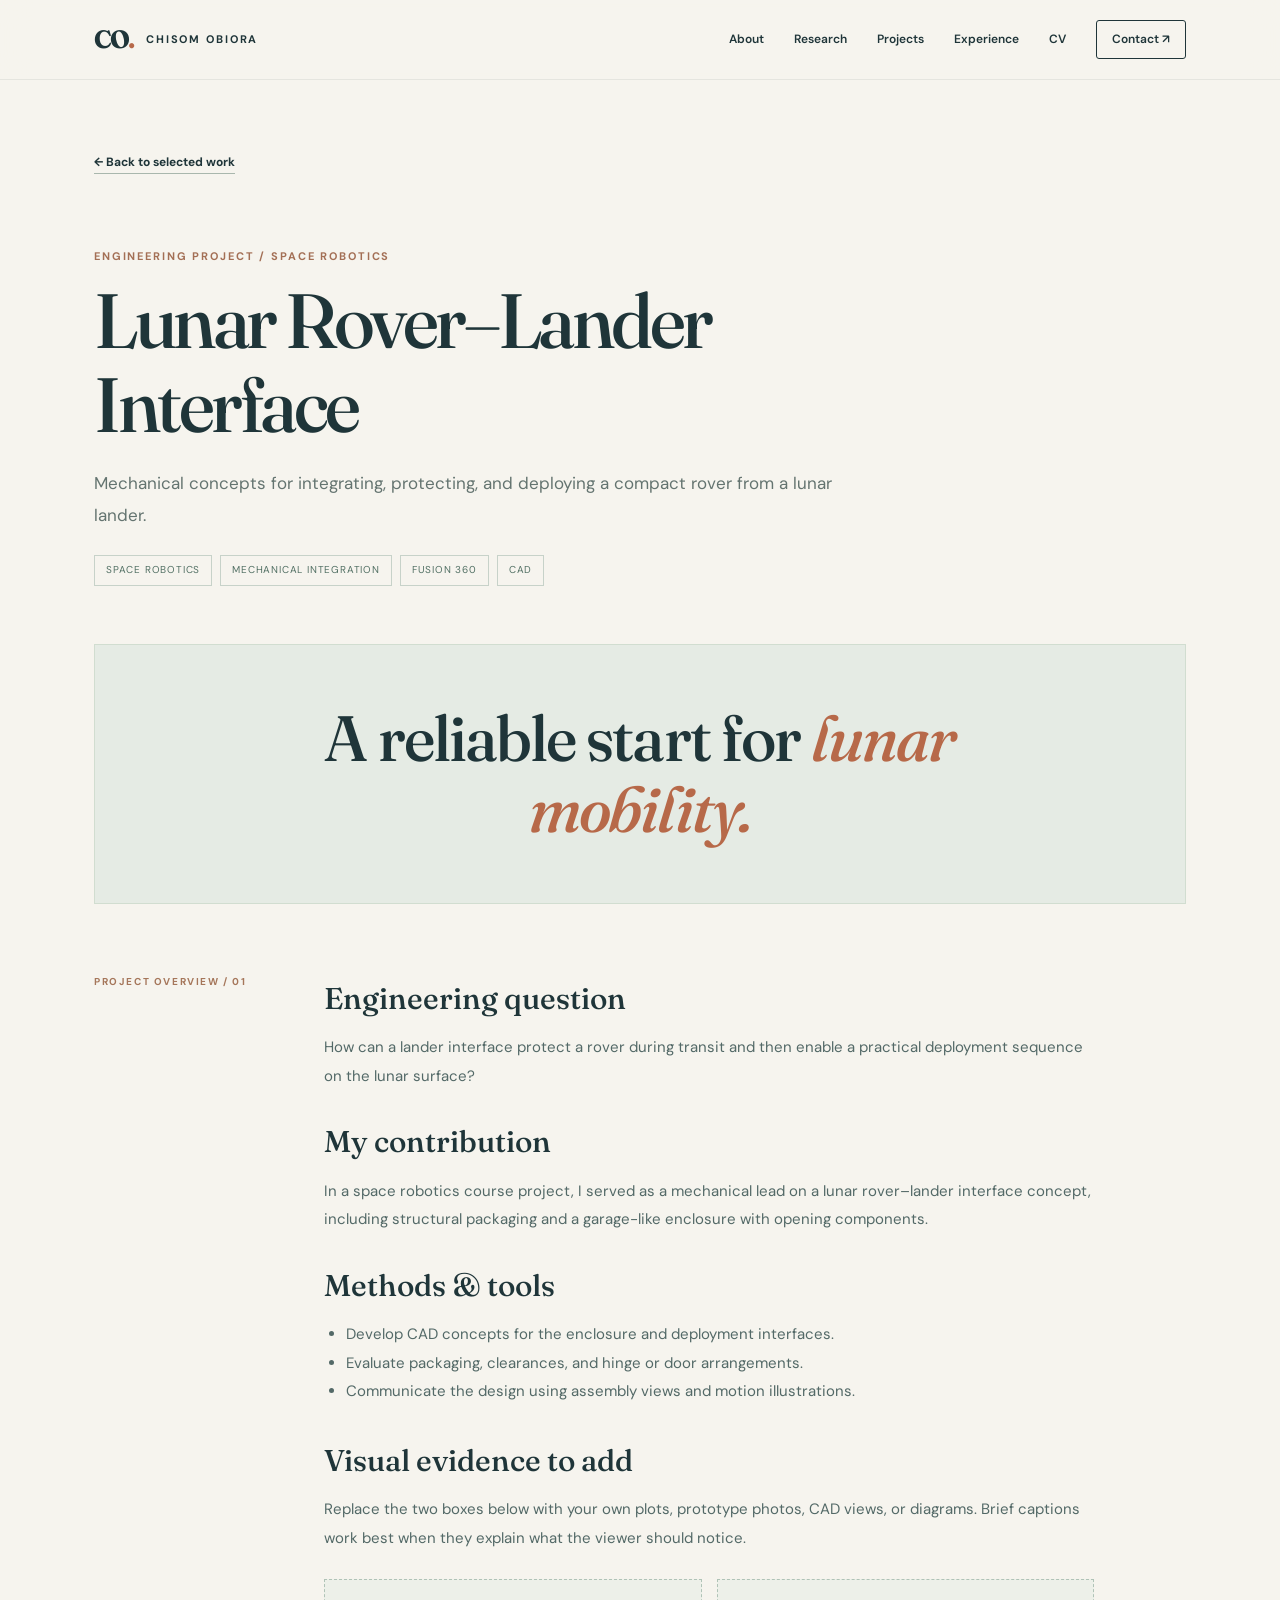
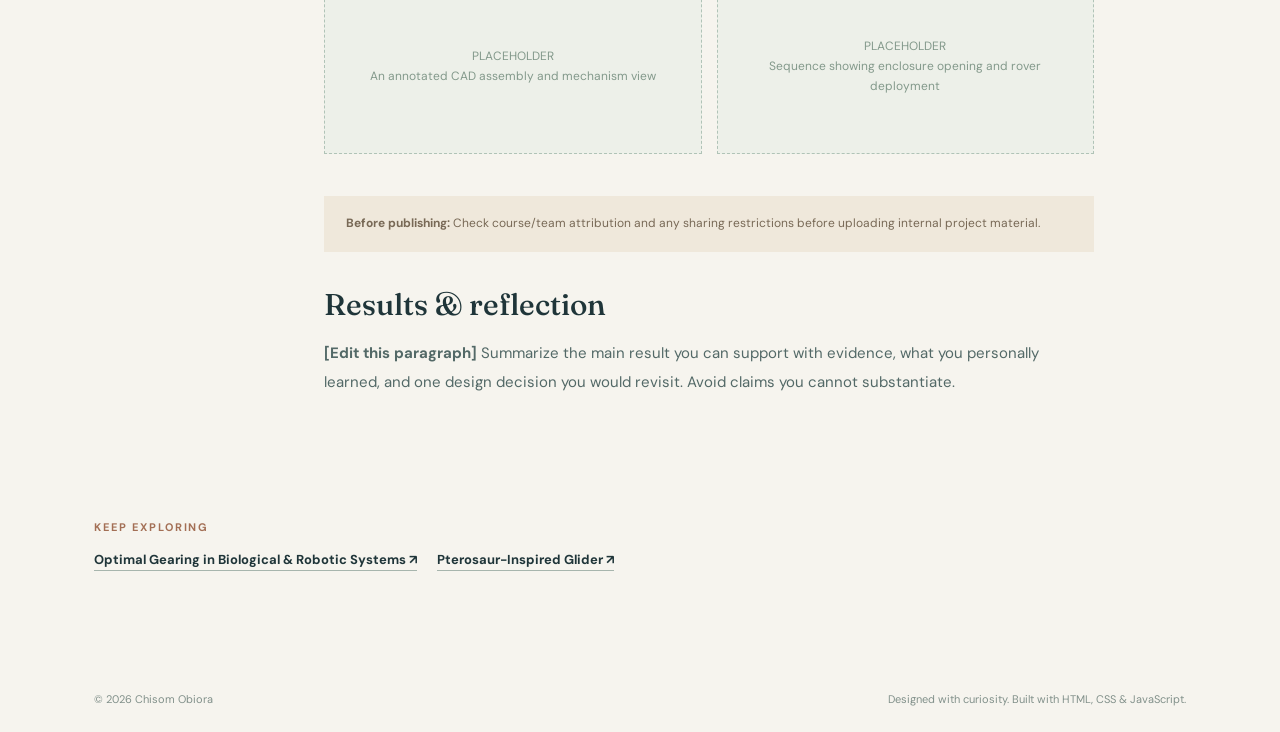
==== projects/moonranger-interface.html @ 6024573e "some changes" ====
<!doctype html>
<html lang="en"><head><meta charset="utf-8"><meta name="viewport" content="width=device-width, initial-scale=1"><meta name="theme-color" content="#f6f4ee"><meta name="description" content="Mechanical concepts for integrating, protecting, and deploying a compact rover from a lunar lander."><title>Lunar Rover–Lander Interface | Chisom Obiora</title><link rel="icon" href="../assets/favicon.svg" type="image/svg+xml"><link rel="stylesheet" href="../styles.css"><script defer src="../script.js"></script></head><body>
<a class="skip-link" href="#main">Skip to content</a>
<header class="site-header"><div class="shell nav-row"><a class="wordmark" href="../index.html" aria-label="Chisom Obiora, home"><span class="wordmark-mark" aria-hidden="true">CO<span class="mark-dot">.</span></span><span class="wordmark-label">CHISOM OBIORA</span></a><button class="nav-toggle" id="nav-toggle" type="button" aria-controls="primary-nav" aria-expanded="false" aria-label="Toggle navigation"><span></span><span></span><span></span></button><nav class="primary-nav" id="primary-nav" aria-label="Primary navigation"><a href="../index.html#about">About</a><a href="../index.html#research">Research</a><a href="../index.html#projects">Projects</a><a href="../index.html#experience">Experience</a><a href="../index.html#cv">CV</a><a class="nav-contact" href="../index.html#contact">Contact <span aria-hidden="true">↗</span></a></nav></div></header>
<main id="main"><section class="shell subpage-hero"><a class="back-link" href="../index.html#projects">← Back to selected work</a><span class="section-num">ENGINEERING PROJECT / SPACE ROBOTICS</span><h1>Lunar Rover–Lander Interface</h1><p class="subpage-summary">Mechanical concepts for integrating, protecting, and deploying a compact rover from a lunar lander.</p><div class="detail-tags"><span>Space Robotics</span><span>Mechanical Integration</span><span>Fusion 360</span><span>CAD</span></div></section>
<section class="shell"><div class="detail-banner"><strong>A reliable start for <em>lunar mobility.</em></strong></div></section>
<section class="shell detail-content"><aside>PROJECT OVERVIEW / 01</aside><div class="detail-article"><h2>Engineering question</h2><p>How can a lander interface protect a rover during transit and then enable a practical deployment sequence on the lunar surface?</p><h2>My contribution</h2><p>In a space robotics course project, I served as a mechanical lead on a lunar rover–lander interface concept, including structural packaging and a garage-like enclosure with opening components.</p><h2>Methods & tools</h2><ul><li>Develop CAD concepts for the enclosure and deployment interfaces.</li><li>Evaluate packaging, clearances, and hinge or door arrangements.</li><li>Communicate the design using assembly views and motion illustrations.</li></ul><h2>Visual evidence to add</h2><p>Replace the two boxes below with your own plots, prototype photos, CAD views, or diagrams. Brief captions work best when they explain what the viewer should notice.</p><div class="image-placeholders"><div class="image-placeholder">PLACEHOLDER<br>An annotated CAD assembly and mechanism view</div><div class="image-placeholder">PLACEHOLDER<br>Sequence showing enclosure opening and rover deployment</div></div><div class="detail-note"><strong>Before publishing:</strong> Check course/team attribution and any sharing restrictions before uploading internal project material.</div><h2>Results & reflection</h2><p><strong>[Edit this paragraph]</strong> Summarize the main result you can support with evidence, what you personally learned, and one design decision you would revisit. Avoid claims you cannot substantiate.</p></div></section>
<section class="shell next-projects"><span class="section-num">KEEP EXPLORING</span><div style="display:flex;flex-wrap:wrap;gap:20px;margin-top:9px"><a href="optimal-gearing.html">Optimal Gearing in Biological &amp; Robotic Systems ↗</a><a href="pterosaur-glider.html">Pterosaur-Inspired Glider ↗</a></div></section></main>
<footer class="footer shell"><span>© <span id="year">2026</span> Chisom Obiora</span><span>Designed with curiosity. Built with HTML, CSS & JavaScript.</span></footer></body></html>
---- styles.css ----
@import url('https://fonts.googleapis.com/css2?family=DM+Sans:wght@400;500;600;700&family=Fraunces:opsz,wght,SOFT,WONK@9..144,500,0,0;9..144,600,0,0&display=swap');
:root{--bg:#f6f4ee;--ink:#1f3539;--muted:#657478;--line:#d9ded7;--accent:#b76949;--green:#6c8b7e;--soft:#e7ece4;--card:#fffefa;--shadow:0 18px 50px rgba(31,53,57,.055)}
*{box-sizing:border-box}html{scroll-behavior:smooth;scroll-padding-top:95px}body{margin:0;background:var(--bg);color:var(--ink);font-family:'DM Sans',system-ui,-apple-system,sans-serif;line-height:1.65;-webkit-font-smoothing:antialiased}a{color:inherit;text-decoration:none}button{font:inherit}a:focus-visible,button:focus-visible{outline:3px solid var(--accent);outline-offset:4px}::selection{background:#dfbcaa;color:#25393e}.shell{max-width:1160px;margin-inline:auto;padding-inline:34px}.skip-link{position:absolute;top:-60px;left:20px;z-index:20;background:var(--ink);color:white;padding:10px 16px}.skip-link:focus{top:10px}
.site-header{position:sticky;top:0;z-index:10;background:rgba(246,244,238,.95);backdrop-filter:blur(16px);border-bottom:1px solid rgba(31,53,57,.08)}.nav-row{min-height:79px;display:flex;align-items:center;justify-content:space-between;gap:22px}.wordmark{display:flex;align-items:center;gap:13px;font-size:11px;letter-spacing:.17em;font-weight:700;white-space:nowrap}.wordmark-mark{font-family:'Fraunces',Georgia,serif;font-size:25px;letter-spacing:-.08em}.mark-dot{color:var(--accent)}.primary-nav{display:flex;align-items:center;gap:30px;font-size:12px;font-weight:600}.primary-nav>a{transition:color .2s}.primary-nav>a:hover{color:var(--accent)}.primary-nav .nav-contact{padding:9px 15px;border:1px solid var(--ink);border-radius:3px}.nav-toggle{display:none}
.hero{padding-top:98px;padding-bottom:45px;position:relative}.hero-copy{max-width:775px}.eyebrow,.section-num,.animation-kicker,.animation-index{font-size:11px;font-weight:700;letter-spacing:.17em}.eyebrow{display:flex;gap:12px;align-items:center;text-transform:uppercase;color:#53796c}.status-dot{display:inline-block;background:#8da997;width:7px;height:7px;border-radius:50%;box-shadow:0 0 0 4px #e4eae2}.slash{color:#b6bdb5}.hero h1{font-family:'Fraunces',Georgia,serif;font-size:clamp(54px,6.7vw,97px);font-weight:500;line-height:1.05;letter-spacing:-.055em;margin:24px 0}.hero h1 em,.section h2 em,.contact-section h2 em{color:var(--accent);font-style:italic;font-weight:500}.hero-description{max-width:635px;color:#576b6b;font-size:17px;line-height:1.85;margin:0 0 30px}.hero-actions{display:flex;align-items:center;gap:30px}.button{display:inline-flex;align-items:center;justify-content:center;gap:22px;font-size:12px;font-weight:700;border-radius:3px;padding:14px 18px}.button-primary{background:var(--ink);color:white;transition:background .2s,transform .2s}.button-primary:hover{background:#365a60;transform:translateY(-2px)}.text-link{font-size:12px;font-weight:700;border-bottom:1px solid #a8b9ad;padding:8px 0}.hero-side-note{position:absolute;right:36px;bottom:53px;display:flex;align-items:center;gap:12px;color:#83908b;text-transform:uppercase;font-size:9px;letter-spacing:.12em;line-height:1.8}.side-line{height:35px;width:1px;background:#a7b4ab}
.animation-card{background:#fdfcf7;border:1px solid #d7ded5;box-shadow:var(--shadow);border-radius:5px;overflow:hidden}.animation-topline{display:flex;justify-content:space-between;align-items:center;gap:12px;padding:17px 24px;border-bottom:1px solid #dce2da}.animation-kicker{color:#5b796e}.mini-cross{font-size:15px;margin-right:8px;color:var(--accent)}.animation-controls{display:flex;gap:8px}.control-button{background:transparent;border:1px solid #cfdad1;color:#36534d;padding:7px 12px;border-radius:3px;font-size:11px;font-weight:700;cursor:pointer;transition:background .2s}.control-button:hover,.control-button[aria-pressed='true']{background:#e3ebe2}.rover-scene{display:block;width:100%;height:auto;max-height:420px}.animation-bottom{border-top:1px solid #dce2da;padding:12px 24px;display:flex;align-items:center;justify-content:space-between;gap:12px}.animation-bottom p{margin:0;color:#77867e;font-size:11px}.animation-index{color:#9aa79d;white-space:nowrap;font-size:10px}.scene-annotation{font-size:10px;letter-spacing:.13em;fill:#849a90;font-family:'DM Sans',system-ui,sans-serif}.leg .upper-link,.leg .lower-link{fill:none;stroke-linecap:round;stroke-linejoin:round;stroke-width:9}.leg-near .upper-link{stroke:#304c52}.leg-near .lower-link{stroke:#b77858}.leg-far{opacity:.52}.leg-far .upper-link{stroke:#5a797a}.leg-far .lower-link{stroke:#8b9b8e}.leg .foot{fill:none;stroke:#2f5154;stroke-width:7;stroke-linecap:round}.leg-far .foot{stroke:#55716e}.joint{fill:#f6f4ee;stroke:#be7554;stroke-width:3;opacity:0;transition:opacity .2s}.animation-card.show-joints .joint{opacity:1}
.section{padding-top:112px;padding-bottom:112px}.section-heading{display:grid;grid-template-columns:190px 1fr;gap:35px;margin-bottom:45px;align-items:start}.section-num{color:#a36f55;white-space:nowrap;padding-top:13px}.section h2,.contact-section h2{font-family:'Fraunces',Georgia,serif;font-size:clamp(40px,4.6vw,61px);line-height:1.15;font-weight:500;letter-spacing:-.04em;margin:0}.about-grid{display:grid;grid-template-columns:1.25fr .8fr;gap:70px;padding-left:225px}.about-main{font-size:17px;line-height:1.9;color:#4d6264}.about-main p{margin:0 0 19px}.about-main strong{font-weight:700;color:var(--ink)}.about-facts{border-left:1px solid var(--line);padding-left:32px;display:flex;flex-direction:column;gap:23px}.about-facts div{display:flex;flex-direction:column;gap:6px}.about-facts span{font-size:10px;letter-spacing:.13em;font-weight:700;color:#a37359}.about-facts strong{font-size:12px;line-height:1.8;font-weight:600}
.research-wrap{background:#e8ede6;border-top:1px solid #d9e2d8;border-bottom:1px solid #d9e2d8}.section-heading.compact{grid-template-columns:190px 1fr;grid-template-rows:auto auto}.section-heading.compact h2{grid-column:2}.section-intro{grid-column:2;max-width:600px;margin:0;color:#617470;font-size:15px}.research-pillars{display:grid;grid-template-columns:repeat(3,1fr);gap:17px;margin-left:225px}.research-pillars article{padding:30px 24px;background:#f7f8f3;border:1px solid #d7dfd5;min-height:244px}.pillar-icon{font-size:29px;color:var(--accent);font-family:Georgia,serif}.research-pillars h3{font-family:'Fraunces',Georgia,serif;font-size:23px;font-weight:500;line-height:1.2;margin:17px 0 10px}.research-pillars p{font-size:12px;line-height:1.85;color:#667773;margin:0}
.projects-heading{grid-template-columns:1fr auto;align-items:end}.projects-heading .section-num{display:block;margin-bottom:15px}.section-side-note{font-size:11px;text-transform:uppercase;letter-spacing:.07em;color:#84928b;text-align:right}.project-grid{display:grid;grid-template-columns:repeat(2,minmax(0,1fr));column-gap:30px;row-gap:56px}.project-card{display:block;transition:transform .2s}.project-card:hover{transform:translateY(-3px)}.project-art{height:auto;aspect-ratio:1.9;background:#e6ede7;border:1px solid #d4dfd4;overflow:hidden;display:flex;align-items:center;justify-content:center;border-radius:3px;position:relative}.project-art:after{content:'';position:absolute;inset:12px;border:1px solid rgba(53,85,80,.1);pointer-events:none}.project-art svg{width:100%;height:100%}.art-glider{background:#f1e9dc}.art-arm{background:#edf0e9}.art-space{background:#dfe9e5}.project-meta{display:flex;justify-content:space-between;gap:10px;color:#9b7867;font-size:10px;letter-spacing:.12em;font-weight:700;margin-top:21px}.project-card h3{font-family:'Fraunces',Georgia,serif;font-weight:500;font-size:29px;line-height:1.22;letter-spacing:-.025em;margin:11px 0}.project-card p{font-size:13px;line-height:1.8;color:#60706d;max-width:425px;margin:0 0 17px}.project-action{display:inline-block;font-size:12px;font-weight:700;border-bottom:1px solid #bac8be;padding-bottom:3px}
.experience-wrap{background:#f0f0e9;border-top:1px solid var(--line);border-bottom:1px solid var(--line)}.experience-list{margin-left:225px;border-top:1px solid #cfd9d1}.experience-row{display:grid;grid-template-columns:155px 1fr auto;gap:24px;align-items:center;padding:27px 4px;border-bottom:1px solid #cfd9d1}.experience-date{font-size:10px;letter-spacing:.08em;font-weight:700;color:#8f7565}.experience-row h3{margin:0;font-family:'Fraunces',Georgia,serif;font-size:23px;font-weight:500}.experience-row p{margin:5px 0 0;color:#647573;font-size:12px}.experience-tag{border:1px solid #c9d4c9;padding:7px 10px;font-size:9px;letter-spacing:.12em;font-weight:700;color:#74877c}
.cv-section{padding-top:105px;padding-bottom:105px}.cv-panel{background:var(--ink);color:#f7f3e9;padding:45px 54px;display:flex;justify-content:space-between;align-items:center;gap:25px;border-radius:3px}.cv-panel .section-num{color:#d3a084}.cv-panel h2{margin-top:11px;font-size:42px}.cv-panel p{max-width:440px;color:#c0ceca;font-size:13px;margin:12px 0 0}.cv-placeholder{display:flex;align-items:center;gap:18px;padding:16px 19px;border:1px solid #6d8686;min-width:250px;max-width:300px}.cv-badge{font-size:10px;background:#c68b69;color:#1f3539;padding:4px 6px;font-weight:700}.cv-placeholder strong{display:block;font-size:12px}.cv-placeholder div span{display:block;color:#a9beba;font-size:10px;margin-top:4px}.contact-section{background:#e5ede5;padding:100px 0;border-top:1px solid #d2ded4}.contact-inner>h2{font-size:clamp(40px,5vw,68px);margin-top:20px;max-width:710px}.contact-inner>p{max-width:550px;color:#657872;font-size:15px}.contact-actions{display:flex;gap:30px;align-items:center;margin-top:28px;font-size:12px;font-weight:700}.contact-placeholder{padding:12px 17px;background:#f6f6ee;border:1px dashed #8ca198;color:#637770}.contact-actions a{border-bottom:1px solid #8ca198;padding-bottom:3px}.footer{display:flex;justify-content:space-between;gap:20px;padding-top:24px;padding-bottom:24px;color:#81908a;font-size:11px}
/* Inner project pages */
.subpage-hero{padding-top:68px;padding-bottom:58px}.back-link{font-size:12px;font-weight:700;border-bottom:1px solid #a9b7ad;padding-bottom:3px}.subpage-hero .section-num{display:block;margin-top:60px}.subpage-hero h1{font-family:'Fraunces',Georgia,serif;font-size:clamp(46px,6vw,80px);font-weight:500;line-height:1.1;letter-spacing:-.045em;max-width:860px;margin:13px 0 21px}.subpage-hero h1 em{font-weight:500;color:var(--accent)}.subpage-summary{font-size:17px;line-height:1.85;color:#647470;max-width:760px}.detail-tags{display:flex;flex-wrap:wrap;gap:8px;margin-top:24px}.detail-tags span{border:1px solid #c7d2c9;padding:6px 11px;color:#527064;font-size:10px;letter-spacing:.08em;text-transform:uppercase}.detail-banner{background:#e5ebe4;border:1px solid #d1ddd0;padding:56px;min-height:260px;display:flex;align-items:center;justify-content:center;gap:30px}.detail-banner strong{font-family:'Fraunces',Georgia,serif;font-size:clamp(38px,5vw,64px);font-weight:500;line-height:1.1;max-width:740px;text-align:center;letter-spacing:-.03em}.detail-banner em{color:var(--accent)}.detail-content{display:grid;grid-template-columns:180px 1fr;gap:50px;padding-top:70px;padding-bottom:90px}.detail-content aside{font-size:10px;font-weight:700;color:#a5765a;letter-spacing:.16em}.detail-article{max-width:770px}.detail-article h2{font-family:'Fraunces',Georgia,serif;font-size:30px;font-weight:500;margin:0 0 10px}.detail-article p{color:#536967;font-size:15px;line-height:1.9;margin:0 0 27px}.detail-article ul{margin:0 0 30px;padding-left:22px;color:#536967;font-size:15px;line-height:1.9}.image-placeholders{display:grid;grid-template-columns:1fr 1fr;gap:15px;margin:24px 0 42px}.image-placeholder{min-height:175px;border:1px dashed #b0c3b7;background:#edf0e9;color:#83998b;display:flex;align-items:center;justify-content:center;text-align:center;padding:24px;font-size:12px}.detail-note{background:#efe8db;padding:17px 22px;font-size:12px;line-height:1.8;color:#786956;margin-bottom:28px}.next-projects{padding-bottom:95px}.next-projects a{border-bottom:1px solid #a7b5ad;font-size:13px;font-weight:700}
@media(max-width:1050px){.hero-side-note{display:none}.about-grid,.research-pillars,.experience-list{margin-left:0;padding-left:0}.about-grid{gap:40px}.section-heading,.section-heading.compact{grid-template-columns:150px 1fr}.shell{padding-inline:26px}}
@media(max-width:760px){.shell{padding-inline:19px}.nav-row{min-height:70px}.wordmark-label{font-size:10px}.nav-toggle{display:flex;width:36px;height:34px;border:1px solid var(--line);border-radius:3px;background:transparent;flex-direction:column;gap:5px;align-items:center;justify-content:center}.nav-toggle span{display:block;width:16px;height:2px;background:var(--ink)}.primary-nav{display:none;position:absolute;top:69px;left:0;right:0;background:var(--bg);border-bottom:1px solid var(--line);padding:18px 20px 25px;flex-direction:column;align-items:stretch;gap:17px}.primary-nav.open{display:flex}.primary-nav .nav-contact{align-self:flex-start}.hero{padding-top:61px;padding-bottom:38px}.hero h1{font-size:clamp(48px,11.5vw,71px)}.hero-description{font-size:15px}.hero-actions{gap:21px}.animation-topline{padding:12px 12px;flex-wrap:wrap}.animation-bottom{padding:11px 12px}.animation-index{display:none}.animation-kicker{font-size:9px}.control-button{font-size:10px;padding:6px 9px}.section{padding-top:75px;padding-bottom:75px}.section-heading,.section-heading.compact,.projects-heading{display:block;margin-bottom:29px}.section-num{display:block;padding:0;margin-bottom:15px}.section h2{font-size:clamp(38px,9vw,50px)}.section-intro{margin-top:17px}.about-grid{display:block}.about-main{font-size:15px}.about-facts{margin-top:28px;display:grid;grid-template-columns:1fr 1fr;gap:22px;padding-left:23px}.research-pillars{grid-template-columns:1fr;gap:11px}.research-pillars article{min-height:0;padding:23px}.project-grid{grid-template-columns:1fr;row-gap:40px}.project-card h3{font-size:27px}.section-side-note{display:none}.experience-row{grid-template-columns:1fr auto;gap:10px}.experience-date{grid-column:1/-1}.experience-row h3{font-size:21px}.cv-panel{padding:28px;display:block}.cv-panel h2{font-size:36px}.cv-placeholder{margin-top:23px}.contact-section{padding:65px 0}.footer{display:block}.footer span{display:block;margin:7px 0}.subpage-hero{padding-top:40px}.subpage-hero .section-num{margin-top:45px}.detail-banner{padding:33px 18px;min-height:205px}.detail-content{display:block;padding-top:45px;padding-bottom:50px}.detail-content aside{margin-bottom:25px}.image-placeholders{grid-template-columns:1fr}.contact-actions{flex-direction:column;align-items:flex-start;gap:18px}}
@media(prefers-reduced-motion:reduce){html{scroll-behavior:auto}*,*:before,*:after{animation-duration:.01ms!important;animation-iteration-count:1!important;transition-duration:.01ms!important}}
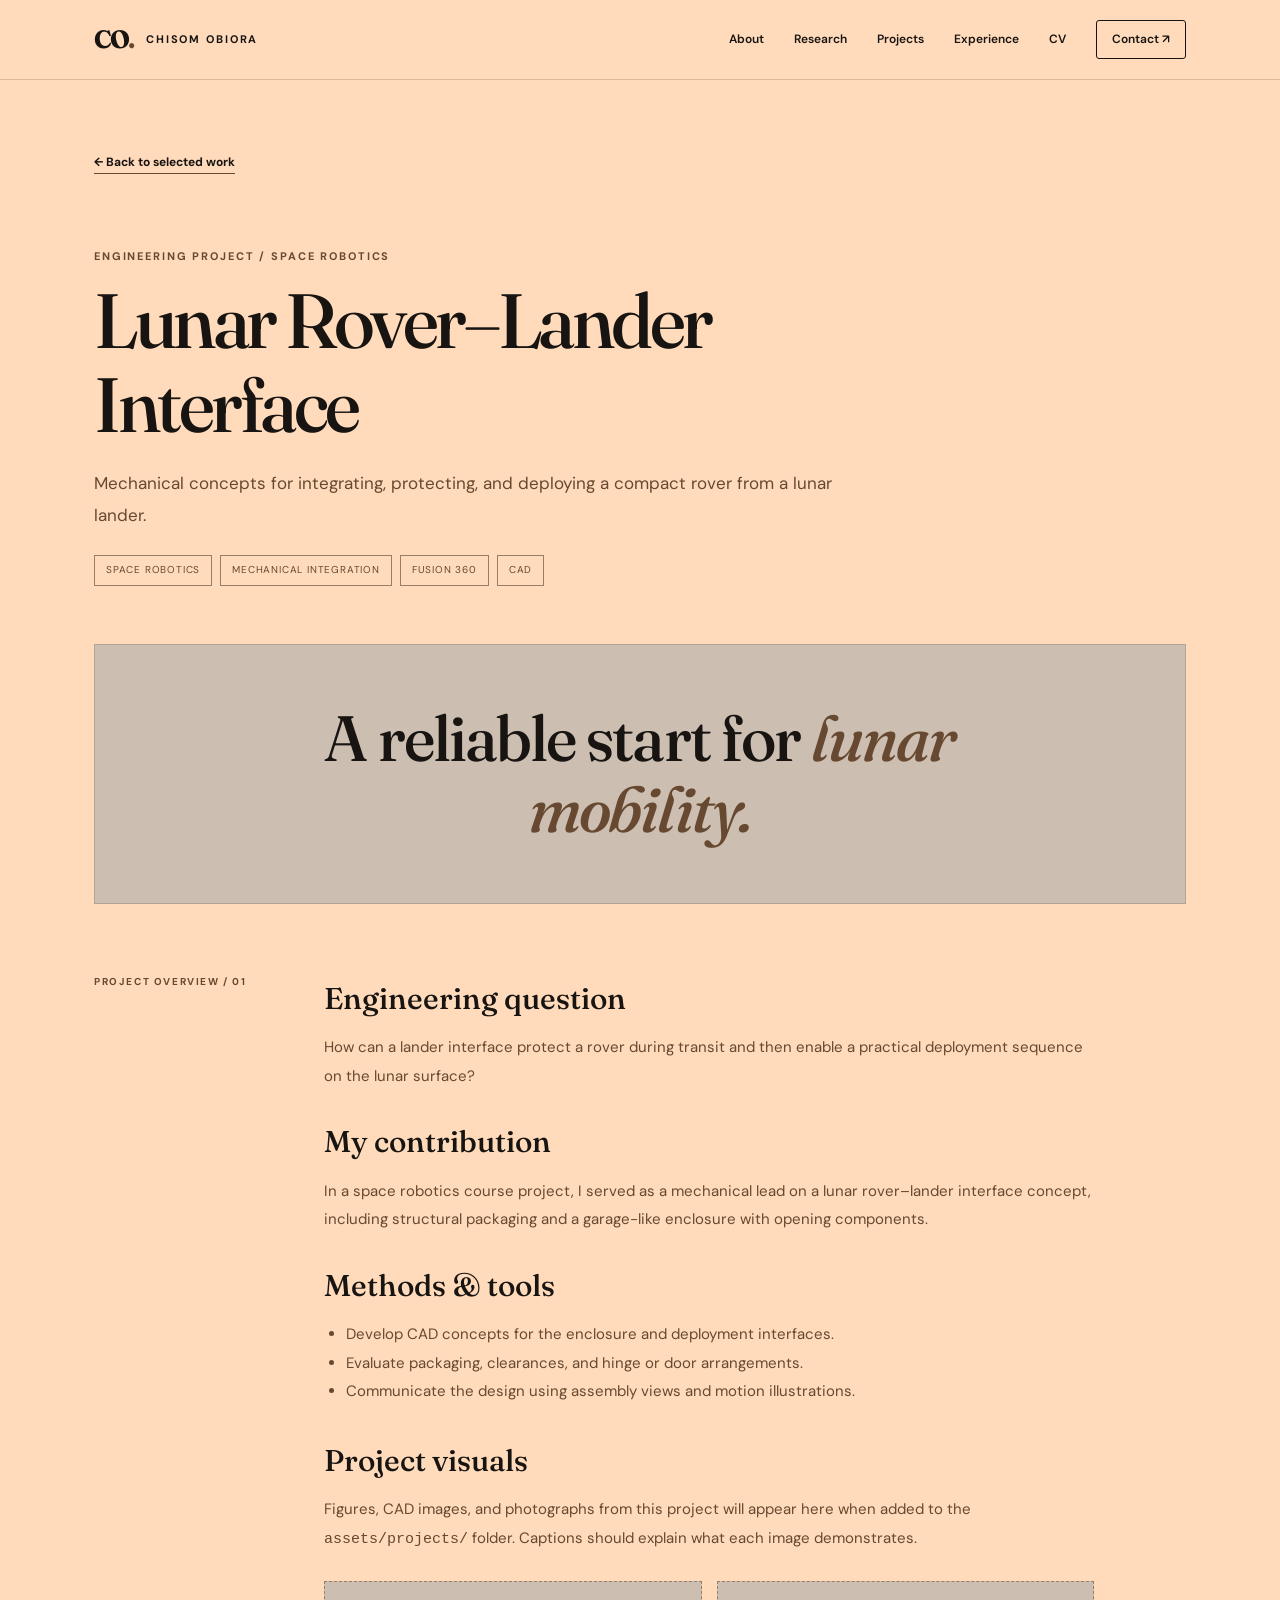
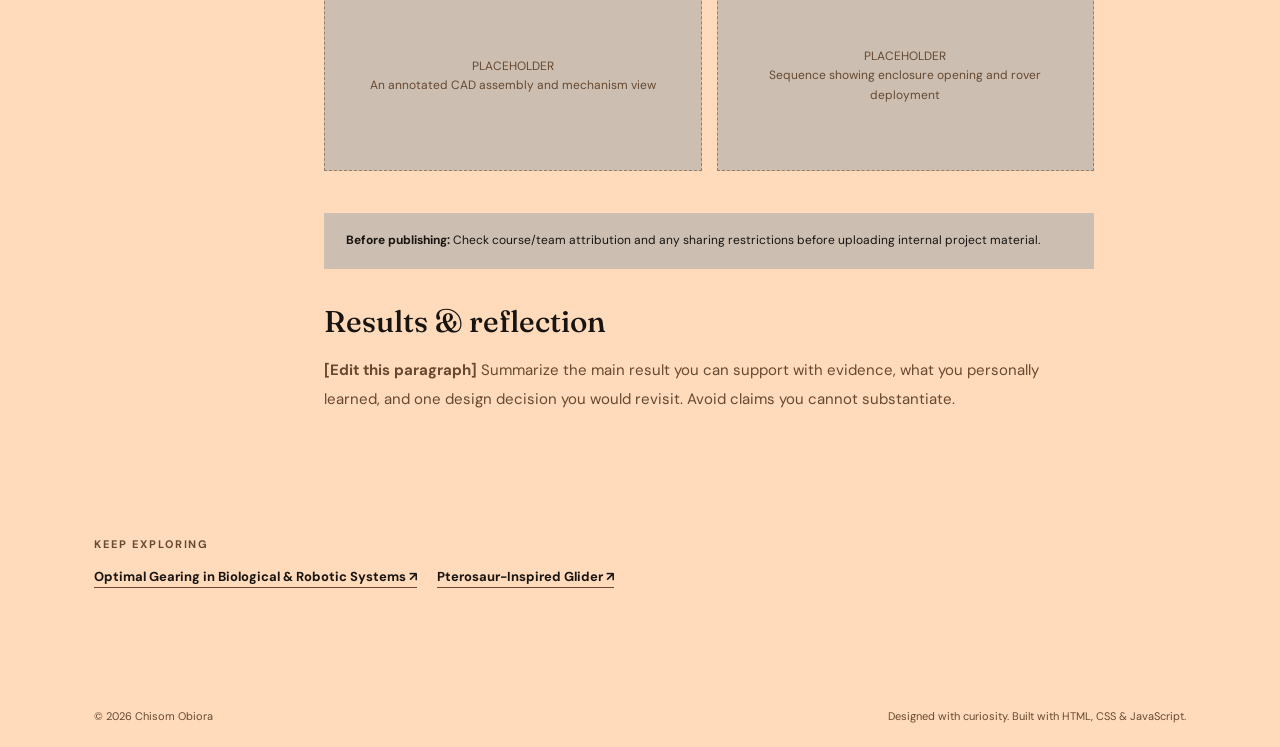
==== commit 71393fbb: "color changes" ====
--- a/projects/moonranger-interface.html
+++ b/projects/moonranger-interface.html
@@ -1,9 +1,9 @@
 <!doctype html>
-<html lang="en"><head><meta charset="utf-8"><meta name="viewport" content="width=device-width, initial-scale=1"><meta name="theme-color" content="#f6f4ee"><meta name="description" content="Mechanical concepts for integrating, protecting, and deploying a compact rover from a lunar lander."><title>Lunar Rover–Lander Interface | Chisom Obiora</title><link rel="icon" href="../assets/favicon.svg" type="image/svg+xml"><link rel="stylesheet" href="../styles.css"><script defer src="../script.js"></script></head><body>
+<html lang="en"><head><meta charset="utf-8"><meta name="viewport" content="width=device-width, initial-scale=1"><meta name="theme-color" content="#FFDBBB"><meta name="description" content="Mechanical concepts for integrating, protecting, and deploying a compact rover from a lunar lander."><title>Lunar Rover–Lander Interface | Chisom Obiora</title><link rel="icon" href="../assets/favicon.svg" type="image/svg+xml"><link rel="stylesheet" href="../styles.css"><script defer src="../script.js"></script></head><body>
 <a class="skip-link" href="#main">Skip to content</a>
 <header class="site-header"><div class="shell nav-row"><a class="wordmark" href="../index.html" aria-label="Chisom Obiora, home"><span class="wordmark-mark" aria-hidden="true">CO<span class="mark-dot">.</span></span><span class="wordmark-label">CHISOM OBIORA</span></a><button class="nav-toggle" id="nav-toggle" type="button" aria-controls="primary-nav" aria-expanded="false" aria-label="Toggle navigation"><span></span><span></span><span></span></button><nav class="primary-nav" id="primary-nav" aria-label="Primary navigation"><a href="../index.html#about">About</a><a href="../index.html#research">Research</a><a href="../index.html#projects">Projects</a><a href="../index.html#experience">Experience</a><a href="../index.html#cv">CV</a><a class="nav-contact" href="../index.html#contact">Contact <span aria-hidden="true">↗</span></a></nav></div></header>
 <main id="main"><section class="shell subpage-hero"><a class="back-link" href="../index.html#projects">← Back to selected work</a><span class="section-num">ENGINEERING PROJECT / SPACE ROBOTICS</span><h1>Lunar Rover–Lander Interface</h1><p class="subpage-summary">Mechanical concepts for integrating, protecting, and deploying a compact rover from a lunar lander.</p><div class="detail-tags"><span>Space Robotics</span><span>Mechanical Integration</span><span>Fusion 360</span><span>CAD</span></div></section>
 <section class="shell"><div class="detail-banner"><strong>A reliable start for <em>lunar mobility.</em></strong></div></section>
-<section class="shell detail-content"><aside>PROJECT OVERVIEW / 01</aside><div class="detail-article"><h2>Engineering question</h2><p>How can a lander interface protect a rover during transit and then enable a practical deployment sequence on the lunar surface?</p><h2>My contribution</h2><p>In a space robotics course project, I served as a mechanical lead on a lunar rover–lander interface concept, including structural packaging and a garage-like enclosure with opening components.</p><h2>Methods & tools</h2><ul><li>Develop CAD concepts for the enclosure and deployment interfaces.</li><li>Evaluate packaging, clearances, and hinge or door arrangements.</li><li>Communicate the design using assembly views and motion illustrations.</li></ul><h2>Visual evidence to add</h2><p>Replace the two boxes below with your own plots, prototype photos, CAD views, or diagrams. Brief captions work best when they explain what the viewer should notice.</p><div class="image-placeholders"><div class="image-placeholder">PLACEHOLDER<br>An annotated CAD assembly and mechanism view</div><div class="image-placeholder">PLACEHOLDER<br>Sequence showing enclosure opening and rover deployment</div></div><div class="detail-note"><strong>Before publishing:</strong> Check course/team attribution and any sharing restrictions before uploading internal project material.</div><h2>Results & reflection</h2><p><strong>[Edit this paragraph]</strong> Summarize the main result you can support with evidence, what you personally learned, and one design decision you would revisit. Avoid claims you cannot substantiate.</p></div></section>
+<section class="shell detail-content"><aside>PROJECT OVERVIEW / 01</aside><div class="detail-article"><h2>Engineering question</h2><p>How can a lander interface protect a rover during transit and then enable a practical deployment sequence on the lunar surface?</p><h2>My contribution</h2><p>In a space robotics course project, I served as a mechanical lead on a lunar rover–lander interface concept, including structural packaging and a garage-like enclosure with opening components.</p><h2>Methods & tools</h2><ul><li>Develop CAD concepts for the enclosure and deployment interfaces.</li><li>Evaluate packaging, clearances, and hinge or door arrangements.</li><li>Communicate the design using assembly views and motion illustrations.</li></ul><h2>Project visuals</h2><p>Figures, CAD images, and photographs from this project will appear here when added to the <code>assets/projects/</code> folder. Captions should explain what each image demonstrates.</p><div class="image-placeholders"><figure class="project-figure" data-photo="../assets/projects/moonranger-cad.jpg" data-photo-alt="CAD assembly of the MoonRanger lander interface" data-photo-fit="contain"><div class="image-placeholder">PLACEHOLDER<br>An annotated CAD assembly and mechanism view</div><figcaption>Lander and rover mechanical interface.</figcaption></figure><figure class="project-figure" data-photo="../assets/projects/moonranger-sequence.jpg" data-photo-alt="Lander opening and rover deployment sequence" data-photo-fit="contain"><div class="image-placeholder">PLACEHOLDER<br>Sequence showing enclosure opening and rover deployment</div><figcaption>Deployment mechanism or sequence illustration.</figcaption></figure></div><div class="detail-note"><strong>Before publishing:</strong> Check course/team attribution and any sharing restrictions before uploading internal project material.</div><h2>Results & reflection</h2><p><strong>[Edit this paragraph]</strong> Summarize the main result you can support with evidence, what you personally learned, and one design decision you would revisit. Avoid claims you cannot substantiate.</p></div></section>
 <section class="shell next-projects"><span class="section-num">KEEP EXPLORING</span><div style="display:flex;flex-wrap:wrap;gap:20px;margin-top:9px"><a href="optimal-gearing.html">Optimal Gearing in Biological &amp; Robotic Systems ↗</a><a href="pterosaur-glider.html">Pterosaur-Inspired Glider ↗</a></div></section></main>
 <footer class="footer shell"><span>© <span id="year">2026</span> Chisom Obiora</span><span>Designed with curiosity. Built with HTML, CSS & JavaScript.</span></footer></body></html>
--- a/styles.css
+++ b/styles.css
@@ -1,16 +1,102 @@
 @import url('https://fonts.googleapis.com/css2?family=DM+Sans:wght@400;500;600;700&family=Fraunces:opsz,wght,SOFT,WONK@9..144,500,0,0;9..144,600,0,0&display=swap');
-:root{--bg:#f6f4ee;--ink:#1f3539;--muted:#657478;--line:#d9ded7;--accent:#b76949;--green:#6c8b7e;--soft:#e7ece4;--card:#fffefa;--shadow:0 18px 50px rgba(31,53,57,.055)}
-*{box-sizing:border-box}html{scroll-behavior:smooth;scroll-padding-top:95px}body{margin:0;background:var(--bg);color:var(--ink);font-family:'DM Sans',system-ui,-apple-system,sans-serif;line-height:1.65;-webkit-font-smoothing:antialiased}a{color:inherit;text-decoration:none}button{font:inherit}a:focus-visible,button:focus-visible{outline:3px solid var(--accent);outline-offset:4px}::selection{background:#dfbcaa;color:#25393e}.shell{max-width:1160px;margin-inline:auto;padding-inline:34px}.skip-link{position:absolute;top:-60px;left:20px;z-index:20;background:var(--ink);color:white;padding:10px 16px}.skip-link:focus{top:10px}
-.site-header{position:sticky;top:0;z-index:10;background:rgba(246,244,238,.95);backdrop-filter:blur(16px);border-bottom:1px solid rgba(31,53,57,.08)}.nav-row{min-height:79px;display:flex;align-items:center;justify-content:space-between;gap:22px}.wordmark{display:flex;align-items:center;gap:13px;font-size:11px;letter-spacing:.17em;font-weight:700;white-space:nowrap}.wordmark-mark{font-family:'Fraunces',Georgia,serif;font-size:25px;letter-spacing:-.08em}.mark-dot{color:var(--accent)}.primary-nav{display:flex;align-items:center;gap:30px;font-size:12px;font-weight:600}.primary-nav>a{transition:color .2s}.primary-nav>a:hover{color:var(--accent)}.primary-nav .nav-contact{padding:9px 15px;border:1px solid var(--ink);border-radius:3px}.nav-toggle{display:none}
-.hero{padding-top:98px;padding-bottom:45px;position:relative}.hero-copy{max-width:775px}.eyebrow,.section-num,.animation-kicker,.animation-index{font-size:11px;font-weight:700;letter-spacing:.17em}.eyebrow{display:flex;gap:12px;align-items:center;text-transform:uppercase;color:#53796c}.status-dot{display:inline-block;background:#8da997;width:7px;height:7px;border-radius:50%;box-shadow:0 0 0 4px #e4eae2}.slash{color:#b6bdb5}.hero h1{font-family:'Fraunces',Georgia,serif;font-size:clamp(54px,6.7vw,97px);font-weight:500;line-height:1.05;letter-spacing:-.055em;margin:24px 0}.hero h1 em,.section h2 em,.contact-section h2 em{color:var(--accent);font-style:italic;font-weight:500}.hero-description{max-width:635px;color:#576b6b;font-size:17px;line-height:1.85;margin:0 0 30px}.hero-actions{display:flex;align-items:center;gap:30px}.button{display:inline-flex;align-items:center;justify-content:center;gap:22px;font-size:12px;font-weight:700;border-radius:3px;padding:14px 18px}.button-primary{background:var(--ink);color:white;transition:background .2s,transform .2s}.button-primary:hover{background:#365a60;transform:translateY(-2px)}.text-link{font-size:12px;font-weight:700;border-bottom:1px solid #a8b9ad;padding:8px 0}.hero-side-note{position:absolute;right:36px;bottom:53px;display:flex;align-items:center;gap:12px;color:#83908b;text-transform:uppercase;font-size:9px;letter-spacing:.12em;line-height:1.8}.side-line{height:35px;width:1px;background:#a7b4ab}
-.animation-card{background:#fdfcf7;border:1px solid #d7ded5;box-shadow:var(--shadow);border-radius:5px;overflow:hidden}.animation-topline{display:flex;justify-content:space-between;align-items:center;gap:12px;padding:17px 24px;border-bottom:1px solid #dce2da}.animation-kicker{color:#5b796e}.mini-cross{font-size:15px;margin-right:8px;color:var(--accent)}.animation-controls{display:flex;gap:8px}.control-button{background:transparent;border:1px solid #cfdad1;color:#36534d;padding:7px 12px;border-radius:3px;font-size:11px;font-weight:700;cursor:pointer;transition:background .2s}.control-button:hover,.control-button[aria-pressed='true']{background:#e3ebe2}.rover-scene{display:block;width:100%;height:auto;max-height:420px}.animation-bottom{border-top:1px solid #dce2da;padding:12px 24px;display:flex;align-items:center;justify-content:space-between;gap:12px}.animation-bottom p{margin:0;color:#77867e;font-size:11px}.animation-index{color:#9aa79d;white-space:nowrap;font-size:10px}.scene-annotation{font-size:10px;letter-spacing:.13em;fill:#849a90;font-family:'DM Sans',system-ui,sans-serif}.leg .upper-link,.leg .lower-link{fill:none;stroke-linecap:round;stroke-linejoin:round;stroke-width:9}.leg-near .upper-link{stroke:#304c52}.leg-near .lower-link{stroke:#b77858}.leg-far{opacity:.52}.leg-far .upper-link{stroke:#5a797a}.leg-far .lower-link{stroke:#8b9b8e}.leg .foot{fill:none;stroke:#2f5154;stroke-width:7;stroke-linecap:round}.leg-far .foot{stroke:#55716e}.joint{fill:#f6f4ee;stroke:#be7554;stroke-width:3;opacity:0;transition:opacity .2s}.animation-card.show-joints .joint{opacity:1}
-.section{padding-top:112px;padding-bottom:112px}.section-heading{display:grid;grid-template-columns:190px 1fr;gap:35px;margin-bottom:45px;align-items:start}.section-num{color:#a36f55;white-space:nowrap;padding-top:13px}.section h2,.contact-section h2{font-family:'Fraunces',Georgia,serif;font-size:clamp(40px,4.6vw,61px);line-height:1.15;font-weight:500;letter-spacing:-.04em;margin:0}.about-grid{display:grid;grid-template-columns:1.25fr .8fr;gap:70px;padding-left:225px}.about-main{font-size:17px;line-height:1.9;color:#4d6264}.about-main p{margin:0 0 19px}.about-main strong{font-weight:700;color:var(--ink)}.about-facts{border-left:1px solid var(--line);padding-left:32px;display:flex;flex-direction:column;gap:23px}.about-facts div{display:flex;flex-direction:column;gap:6px}.about-facts span{font-size:10px;letter-spacing:.13em;font-weight:700;color:#a37359}.about-facts strong{font-size:12px;line-height:1.8;font-weight:600}
-.research-wrap{background:#e8ede6;border-top:1px solid #d9e2d8;border-bottom:1px solid #d9e2d8}.section-heading.compact{grid-template-columns:190px 1fr;grid-template-rows:auto auto}.section-heading.compact h2{grid-column:2}.section-intro{grid-column:2;max-width:600px;margin:0;color:#617470;font-size:15px}.research-pillars{display:grid;grid-template-columns:repeat(3,1fr);gap:17px;margin-left:225px}.research-pillars article{padding:30px 24px;background:#f7f8f3;border:1px solid #d7dfd5;min-height:244px}.pillar-icon{font-size:29px;color:var(--accent);font-family:Georgia,serif}.research-pillars h3{font-family:'Fraunces',Georgia,serif;font-size:23px;font-weight:500;line-height:1.2;margin:17px 0 10px}.research-pillars p{font-size:12px;line-height:1.85;color:#667773;margin:0}
-.projects-heading{grid-template-columns:1fr auto;align-items:end}.projects-heading .section-num{display:block;margin-bottom:15px}.section-side-note{font-size:11px;text-transform:uppercase;letter-spacing:.07em;color:#84928b;text-align:right}.project-grid{display:grid;grid-template-columns:repeat(2,minmax(0,1fr));column-gap:30px;row-gap:56px}.project-card{display:block;transition:transform .2s}.project-card:hover{transform:translateY(-3px)}.project-art{height:auto;aspect-ratio:1.9;background:#e6ede7;border:1px solid #d4dfd4;overflow:hidden;display:flex;align-items:center;justify-content:center;border-radius:3px;position:relative}.project-art:after{content:'';position:absolute;inset:12px;border:1px solid rgba(53,85,80,.1);pointer-events:none}.project-art svg{width:100%;height:100%}.art-glider{background:#f1e9dc}.art-arm{background:#edf0e9}.art-space{background:#dfe9e5}.project-meta{display:flex;justify-content:space-between;gap:10px;color:#9b7867;font-size:10px;letter-spacing:.12em;font-weight:700;margin-top:21px}.project-card h3{font-family:'Fraunces',Georgia,serif;font-weight:500;font-size:29px;line-height:1.22;letter-spacing:-.025em;margin:11px 0}.project-card p{font-size:13px;line-height:1.8;color:#60706d;max-width:425px;margin:0 0 17px}.project-action{display:inline-block;font-size:12px;font-weight:700;border-bottom:1px solid #bac8be;padding-bottom:3px}
-.experience-wrap{background:#f0f0e9;border-top:1px solid var(--line);border-bottom:1px solid var(--line)}.experience-list{margin-left:225px;border-top:1px solid #cfd9d1}.experience-row{display:grid;grid-template-columns:155px 1fr auto;gap:24px;align-items:center;padding:27px 4px;border-bottom:1px solid #cfd9d1}.experience-date{font-size:10px;letter-spacing:.08em;font-weight:700;color:#8f7565}.experience-row h3{margin:0;font-family:'Fraunces',Georgia,serif;font-size:23px;font-weight:500}.experience-row p{margin:5px 0 0;color:#647573;font-size:12px}.experience-tag{border:1px solid #c9d4c9;padding:7px 10px;font-size:9px;letter-spacing:.12em;font-weight:700;color:#74877c}
-.cv-section{padding-top:105px;padding-bottom:105px}.cv-panel{background:var(--ink);color:#f7f3e9;padding:45px 54px;display:flex;justify-content:space-between;align-items:center;gap:25px;border-radius:3px}.cv-panel .section-num{color:#d3a084}.cv-panel h2{margin-top:11px;font-size:42px}.cv-panel p{max-width:440px;color:#c0ceca;font-size:13px;margin:12px 0 0}.cv-placeholder{display:flex;align-items:center;gap:18px;padding:16px 19px;border:1px solid #6d8686;min-width:250px;max-width:300px}.cv-badge{font-size:10px;background:#c68b69;color:#1f3539;padding:4px 6px;font-weight:700}.cv-placeholder strong{display:block;font-size:12px}.cv-placeholder div span{display:block;color:#a9beba;font-size:10px;margin-top:4px}.contact-section{background:#e5ede5;padding:100px 0;border-top:1px solid #d2ded4}.contact-inner>h2{font-size:clamp(40px,5vw,68px);margin-top:20px;max-width:710px}.contact-inner>p{max-width:550px;color:#657872;font-size:15px}.contact-actions{display:flex;gap:30px;align-items:center;margin-top:28px;font-size:12px;font-weight:700}.contact-placeholder{padding:12px 17px;background:#f6f6ee;border:1px dashed #8ca198;color:#637770}.contact-actions a{border-bottom:1px solid #8ca198;padding-bottom:3px}.footer{display:flex;justify-content:space-between;gap:20px;padding-top:24px;padding-bottom:24px;color:#81908a;font-size:11px}
+/* ================================================================
+   CHANGE YOUR WEBSITE COLORS HERE — these five values control the
+   entire website, including the robot drawing and project sketches.
+   Palette: peach / stone / taupe / brown / almost black
+   ================================================================ */
+:root {
+  --peach: #FFDBBB;
+  --stone: #CCBEB1;
+  --taupe: #997E67;
+  --brown: #664930;
+  --black: #171411;
+
+  /* Semantic roles — normally leave these alone. */
+  --bg: var(--peach);
+  --ink: var(--black);
+  --muted: var(--brown);
+  --line: color-mix(in srgb, var(--brown) 23%, transparent);
+  --accent: var(--brown);
+  --green: var(--taupe);
+  --soft: var(--stone);
+  --card: var(--peach);
+  --shadow: 0 18px 50px color-mix(in srgb, var(--black) 10%, transparent);
+}
+
+*{box-sizing:border-box}html{scroll-behavior:smooth;scroll-padding-top:95px}body{margin:0;background:var(--bg);color:var(--ink);font-family:'DM Sans',system-ui,-apple-system,sans-serif;line-height:1.65;-webkit-font-smoothing:antialiased}a{color:inherit;text-decoration:none}button{font:inherit}a:focus-visible,button:focus-visible{outline:3px solid var(--accent);outline-offset:4px}::selection{background:var(--taupe);color:var(--black)}.shell{max-width:1160px;margin-inline:auto;padding-inline:34px}.skip-link{position:absolute;top:-60px;left:20px;z-index:20;background:var(--ink);color:var(--peach);padding:10px 16px}.skip-link:focus{top:10px}
+.site-header{position:sticky;top:0;z-index:10;background:color-mix(in srgb, var(--peach) 95%, transparent);backdrop-filter:blur(16px);border-bottom:1px solid color-mix(in srgb, var(--black) 10%, transparent)}.nav-row{min-height:79px;display:flex;align-items:center;justify-content:space-between;gap:22px}.wordmark{display:flex;align-items:center;gap:13px;font-size:11px;letter-spacing:.17em;font-weight:700;white-space:nowrap}.wordmark-mark{font-family:'Fraunces',Georgia,serif;font-size:25px;letter-spacing:-.08em}.mark-dot{color:var(--accent)}.primary-nav{display:flex;align-items:center;gap:30px;font-size:12px;font-weight:600}.primary-nav>a{transition:color .2s}.primary-nav>a:hover{color:var(--accent)}.primary-nav .nav-contact{padding:9px 15px;border:1px solid var(--ink);border-radius:3px}.nav-toggle{display:none}
+.hero{padding-top:98px;padding-bottom:45px;position:relative}.hero-copy{max-width:775px}.eyebrow,.section-num,.animation-kicker,.animation-index{font-size:11px;font-weight:700;letter-spacing:.17em}.eyebrow{display:flex;gap:12px;align-items:center;text-transform:uppercase;color:var(--brown)}.status-dot{display:inline-block;background:var(--taupe);width:7px;height:7px;border-radius:50%;box-shadow:0 0 0 4px var(--stone)}.slash{color:var(--taupe)}.hero h1{font-family:'Fraunces',Georgia,serif;font-size:clamp(54px,6.7vw,97px);font-weight:500;line-height:1.05;letter-spacing:-.055em;margin:24px 0}.hero h1 em,.section h2 em,.contact-section h2 em{color:var(--accent);font-style:italic;font-weight:500}.hero-description{max-width:635px;color:var(--brown);font-size:17px;line-height:1.85;margin:0 0 30px}.hero-actions{display:flex;align-items:center;gap:30px}.button{display:inline-flex;align-items:center;justify-content:center;gap:22px;font-size:12px;font-weight:700;border-radius:3px;padding:14px 18px}.button-primary{background:var(--ink);color:var(--peach);transition:background .2s,transform .2s}.button-primary:hover{background:var(--brown);transform:translateY(-2px)}.text-link{font-size:12px;font-weight:700;border-bottom:1px solid var(--taupe);padding:8px 0}.hero-side-note{position:absolute;right:36px;bottom:53px;display:flex;align-items:center;gap:12px;color:var(--taupe);text-transform:uppercase;font-size:9px;letter-spacing:.12em;line-height:1.8}.side-line{height:35px;width:1px;background:var(--taupe)}
+.animation-card{background:var(--peach);border:1px solid var(--stone);box-shadow:var(--shadow);border-radius:5px;overflow:hidden}.animation-topline{display:flex;justify-content:space-between;align-items:center;gap:12px;padding:17px 24px;border-bottom:1px solid var(--stone)}.animation-kicker{color:var(--brown)}.mini-cross{font-size:15px;margin-right:8px;color:var(--accent)}.animation-controls{display:flex;gap:8px}.control-button{background:transparent;border:1px solid var(--stone);color:var(--black);padding:7px 12px;border-radius:3px;font-size:11px;font-weight:700;cursor:pointer;transition:background .2s}.control-button:hover,.control-button[aria-pressed='true']{background:var(--stone)}.rover-scene{display:block;width:100%;height:auto;max-height:420px}.animation-bottom{border-top:1px solid var(--stone);padding:12px 24px;display:flex;align-items:center;justify-content:space-between;gap:12px}.animation-bottom p{margin:0;color:var(--brown);font-size:11px}.animation-index{color:var(--taupe);white-space:nowrap;font-size:10px}.scene-annotation{font-size:10px;letter-spacing:.13em;fill:var(--taupe);font-family:'DM Sans',system-ui,sans-serif}.leg .upper-link,.leg .lower-link{fill:none;stroke-linecap:round;stroke-linejoin:round;stroke-width:9}.leg-near .upper-link{stroke:var(--black)}.leg-near .lower-link{stroke:var(--brown)}.leg-far{opacity:.52}.leg-far .upper-link{stroke:var(--brown)}.leg-far .lower-link{stroke:var(--taupe)}.leg .foot{fill:none;stroke:var(--black);stroke-width:7;stroke-linecap:round}.leg-far .foot{stroke:var(--brown)}.joint{fill:var(--peach);stroke:var(--brown);stroke-width:3;opacity:0;transition:opacity .2s}.animation-card.show-joints .joint{opacity:1}
+.section{padding-top:112px;padding-bottom:112px}.section-heading{display:grid;grid-template-columns:190px 1fr;gap:35px;margin-bottom:45px;align-items:start}.section-num{color:var(--brown);white-space:nowrap;padding-top:13px}.section h2,.contact-section h2{font-family:'Fraunces',Georgia,serif;font-size:clamp(40px,4.6vw,61px);line-height:1.15;font-weight:500;letter-spacing:-.04em;margin:0}.about-grid{display:grid;grid-template-columns:1.25fr .8fr;gap:70px;padding-left:225px}.about-main{font-size:17px;line-height:1.9;color:var(--brown)}.about-main p{margin:0 0 19px}.about-main strong{font-weight:700;color:var(--ink)}.about-facts{border-left:1px solid var(--line);padding-left:32px;display:flex;flex-direction:column;gap:23px}.about-facts div{display:flex;flex-direction:column;gap:6px}.about-facts span{font-size:10px;letter-spacing:.13em;font-weight:700;color:var(--brown)}.about-facts strong{font-size:12px;line-height:1.8;font-weight:600}
+.research-wrap{background:var(--stone);border-top:1px solid var(--stone);border-bottom:1px solid var(--stone)}.section-heading.compact{grid-template-columns:190px 1fr;grid-template-rows:auto auto}.section-heading.compact h2{grid-column:2}.section-intro{grid-column:2;max-width:600px;margin:0;color:var(--brown);font-size:15px}.research-pillars{display:grid;grid-template-columns:repeat(3,1fr);gap:17px;margin-left:225px}.research-pillars article{padding:30px 24px;background:var(--peach);border:1px solid var(--stone);min-height:244px}.pillar-icon{font-size:29px;color:var(--accent);font-family:Georgia,serif}.research-pillars h3{font-family:'Fraunces',Georgia,serif;font-size:23px;font-weight:500;line-height:1.2;margin:17px 0 10px}.research-pillars p{font-size:12px;line-height:1.85;color:var(--brown);margin:0}
+.projects-heading{grid-template-columns:1fr auto;align-items:end}.projects-heading .section-num{display:block;margin-bottom:15px}.section-side-note{font-size:11px;text-transform:uppercase;letter-spacing:.07em;color:var(--taupe);text-align:right}.project-grid{display:grid;grid-template-columns:repeat(2,minmax(0,1fr));column-gap:30px;row-gap:56px}.project-card{display:block;transition:transform .2s}.project-card:hover{transform:translateY(-3px)}.project-art{height:auto;aspect-ratio:1.9;background:var(--stone);border:1px solid var(--stone);overflow:hidden;display:flex;align-items:center;justify-content:center;border-radius:3px;position:relative}.project-art:after{content:'';position:absolute;inset:12px;border:1px solid color-mix(in srgb, var(--brown) 15%, transparent);pointer-events:none}.project-art svg{width:100%;height:100%}.art-glider{background:var(--stone)}.art-arm{background:var(--stone)}.art-space{background:var(--stone)}.project-meta{display:flex;justify-content:space-between;gap:10px;color:var(--brown);font-size:10px;letter-spacing:.12em;font-weight:700;margin-top:21px}.project-card h3{font-family:'Fraunces',Georgia,serif;font-weight:500;font-size:29px;line-height:1.22;letter-spacing:-.025em;margin:11px 0}.project-card p{font-size:13px;line-height:1.8;color:var(--brown);max-width:425px;margin:0 0 17px}.project-action{display:inline-block;font-size:12px;font-weight:700;border-bottom:1px solid var(--taupe);padding-bottom:3px}
+.experience-wrap{background:var(--stone);border-top:1px solid var(--line);border-bottom:1px solid var(--line)}.experience-list{margin-left:225px;border-top:1px solid var(--stone)}.experience-row{display:grid;grid-template-columns:155px 1fr auto;gap:24px;align-items:center;padding:27px 4px;border-bottom:1px solid var(--stone)}.experience-date{font-size:10px;letter-spacing:.08em;font-weight:700;color:var(--brown)}.experience-row h3{margin:0;font-family:'Fraunces',Georgia,serif;font-size:23px;font-weight:500}.experience-row p{margin:5px 0 0;color:var(--brown);font-size:12px}.experience-tag{border:1px solid var(--taupe);padding:7px 10px;font-size:9px;letter-spacing:.12em;font-weight:700;color:var(--brown)}
+.cv-section{padding-top:105px;padding-bottom:105px}.cv-panel{background:var(--ink);color:var(--peach);padding:45px 54px;display:flex;justify-content:space-between;align-items:center;gap:25px;border-radius:3px}.cv-panel .section-num{color:var(--taupe)}.cv-panel h2{margin-top:11px;font-size:42px}.cv-panel p{max-width:440px;color:var(--taupe);font-size:13px;margin:12px 0 0}.cv-placeholder{display:flex;align-items:center;gap:18px;padding:16px 19px;border:1px solid var(--brown);min-width:250px;max-width:300px}.cv-badge{font-size:10px;background:var(--taupe);color:var(--black);padding:4px 6px;font-weight:700}.cv-placeholder strong{display:block;font-size:12px}.cv-placeholder div span{display:block;color:var(--taupe);font-size:10px;margin-top:4px}.contact-section{background:var(--stone);padding:100px 0;border-top:1px solid var(--stone)}.contact-inner>h2{font-size:clamp(40px,5vw,68px);margin-top:20px;max-width:710px}.contact-inner>p{max-width:550px;color:var(--brown);font-size:15px}.contact-actions{display:flex;gap:30px;align-items:center;margin-top:28px;font-size:12px;font-weight:700}.contact-placeholder{padding:12px 17px;background:var(--peach);border:1px dashed var(--taupe);color:var(--brown)}.contact-actions a{border-bottom:1px solid var(--taupe);padding-bottom:3px}.footer{display:flex;justify-content:space-between;gap:20px;padding-top:24px;padding-bottom:24px;color:var(--taupe);font-size:11px}
 /* Inner project pages */
-.subpage-hero{padding-top:68px;padding-bottom:58px}.back-link{font-size:12px;font-weight:700;border-bottom:1px solid #a9b7ad;padding-bottom:3px}.subpage-hero .section-num{display:block;margin-top:60px}.subpage-hero h1{font-family:'Fraunces',Georgia,serif;font-size:clamp(46px,6vw,80px);font-weight:500;line-height:1.1;letter-spacing:-.045em;max-width:860px;margin:13px 0 21px}.subpage-hero h1 em{font-weight:500;color:var(--accent)}.subpage-summary{font-size:17px;line-height:1.85;color:#647470;max-width:760px}.detail-tags{display:flex;flex-wrap:wrap;gap:8px;margin-top:24px}.detail-tags span{border:1px solid #c7d2c9;padding:6px 11px;color:#527064;font-size:10px;letter-spacing:.08em;text-transform:uppercase}.detail-banner{background:#e5ebe4;border:1px solid #d1ddd0;padding:56px;min-height:260px;display:flex;align-items:center;justify-content:center;gap:30px}.detail-banner strong{font-family:'Fraunces',Georgia,serif;font-size:clamp(38px,5vw,64px);font-weight:500;line-height:1.1;max-width:740px;text-align:center;letter-spacing:-.03em}.detail-banner em{color:var(--accent)}.detail-content{display:grid;grid-template-columns:180px 1fr;gap:50px;padding-top:70px;padding-bottom:90px}.detail-content aside{font-size:10px;font-weight:700;color:#a5765a;letter-spacing:.16em}.detail-article{max-width:770px}.detail-article h2{font-family:'Fraunces',Georgia,serif;font-size:30px;font-weight:500;margin:0 0 10px}.detail-article p{color:#536967;font-size:15px;line-height:1.9;margin:0 0 27px}.detail-article ul{margin:0 0 30px;padding-left:22px;color:#536967;font-size:15px;line-height:1.9}.image-placeholders{display:grid;grid-template-columns:1fr 1fr;gap:15px;margin:24px 0 42px}.image-placeholder{min-height:175px;border:1px dashed #b0c3b7;background:#edf0e9;color:#83998b;display:flex;align-items:center;justify-content:center;text-align:center;padding:24px;font-size:12px}.detail-note{background:#efe8db;padding:17px 22px;font-size:12px;line-height:1.8;color:#786956;margin-bottom:28px}.next-projects{padding-bottom:95px}.next-projects a{border-bottom:1px solid #a7b5ad;font-size:13px;font-weight:700}
+.subpage-hero{padding-top:68px;padding-bottom:58px}.back-link{font-size:12px;font-weight:700;border-bottom:1px solid var(--taupe);padding-bottom:3px}.subpage-hero .section-num{display:block;margin-top:60px}.subpage-hero h1{font-family:'Fraunces',Georgia,serif;font-size:clamp(46px,6vw,80px);font-weight:500;line-height:1.1;letter-spacing:-.045em;max-width:860px;margin:13px 0 21px}.subpage-hero h1 em{font-weight:500;color:var(--accent)}.subpage-summary{font-size:17px;line-height:1.85;color:var(--brown);max-width:760px}.detail-tags{display:flex;flex-wrap:wrap;gap:8px;margin-top:24px}.detail-tags span{border:1px solid var(--taupe);padding:6px 11px;color:var(--brown);font-size:10px;letter-spacing:.08em;text-transform:uppercase}.detail-banner{background:var(--stone);border:1px solid var(--stone);padding:56px;min-height:260px;display:flex;align-items:center;justify-content:center;gap:30px}.detail-banner strong{font-family:'Fraunces',Georgia,serif;font-size:clamp(38px,5vw,64px);font-weight:500;line-height:1.1;max-width:740px;text-align:center;letter-spacing:-.03em}.detail-banner em{color:var(--accent)}.detail-content{display:grid;grid-template-columns:180px 1fr;gap:50px;padding-top:70px;padding-bottom:90px}.detail-content aside{font-size:10px;font-weight:700;color:var(--brown);letter-spacing:.16em}.detail-article{max-width:770px}.detail-article h2{font-family:'Fraunces',Georgia,serif;font-size:30px;font-weight:500;margin:0 0 10px}.detail-article p{color:var(--brown);font-size:15px;line-height:1.9;margin:0 0 27px}.detail-article ul{margin:0 0 30px;padding-left:22px;color:var(--brown);font-size:15px;line-height:1.9}.image-placeholders{display:grid;grid-template-columns:1fr 1fr;gap:15px;margin:24px 0 42px}.image-placeholder{min-height:175px;border:1px dashed var(--taupe);background:var(--stone);color:var(--taupe);display:flex;align-items:center;justify-content:center;text-align:center;padding:24px;font-size:12px}.detail-note{background:var(--stone);padding:17px 22px;font-size:12px;line-height:1.8;color:var(--brown);margin-bottom:28px}.next-projects{padding-bottom:95px}.next-projects a{border-bottom:1px solid var(--taupe);font-size:13px;font-weight:700}
 @media(max-width:1050px){.hero-side-note{display:none}.about-grid,.research-pillars,.experience-list{margin-left:0;padding-left:0}.about-grid{gap:40px}.section-heading,.section-heading.compact{grid-template-columns:150px 1fr}.shell{padding-inline:26px}}
 @media(max-width:760px){.shell{padding-inline:19px}.nav-row{min-height:70px}.wordmark-label{font-size:10px}.nav-toggle{display:flex;width:36px;height:34px;border:1px solid var(--line);border-radius:3px;background:transparent;flex-direction:column;gap:5px;align-items:center;justify-content:center}.nav-toggle span{display:block;width:16px;height:2px;background:var(--ink)}.primary-nav{display:none;position:absolute;top:69px;left:0;right:0;background:var(--bg);border-bottom:1px solid var(--line);padding:18px 20px 25px;flex-direction:column;align-items:stretch;gap:17px}.primary-nav.open{display:flex}.primary-nav .nav-contact{align-self:flex-start}.hero{padding-top:61px;padding-bottom:38px}.hero h1{font-size:clamp(48px,11.5vw,71px)}.hero-description{font-size:15px}.hero-actions{gap:21px}.animation-topline{padding:12px 12px;flex-wrap:wrap}.animation-bottom{padding:11px 12px}.animation-index{display:none}.animation-kicker{font-size:9px}.control-button{font-size:10px;padding:6px 9px}.section{padding-top:75px;padding-bottom:75px}.section-heading,.section-heading.compact,.projects-heading{display:block;margin-bottom:29px}.section-num{display:block;padding:0;margin-bottom:15px}.section h2{font-size:clamp(38px,9vw,50px)}.section-intro{margin-top:17px}.about-grid{display:block}.about-main{font-size:15px}.about-facts{margin-top:28px;display:grid;grid-template-columns:1fr 1fr;gap:22px;padding-left:23px}.research-pillars{grid-template-columns:1fr;gap:11px}.research-pillars article{min-height:0;padding:23px}.project-grid{grid-template-columns:1fr;row-gap:40px}.project-card h3{font-size:27px}.section-side-note{display:none}.experience-row{grid-template-columns:1fr auto;gap:10px}.experience-date{grid-column:1/-1}.experience-row h3{font-size:21px}.cv-panel{padding:28px;display:block}.cv-panel h2{font-size:36px}.cv-placeholder{margin-top:23px}.contact-section{padding:65px 0}.footer{display:block}.footer span{display:block;margin:7px 0}.subpage-hero{padding-top:40px}.subpage-hero .section-num{margin-top:45px}.detail-banner{padding:33px 18px;min-height:205px}.detail-content{display:block;padding-top:45px;padding-bottom:50px}.detail-content aside{margin-bottom:25px}.image-placeholders{grid-template-columns:1fr}.contact-actions{flex-direction:column;align-items:flex-start;gap:18px}}
 @media(prefers-reduced-motion:reduce){html{scroll-behavior:auto}*,*:before,*:after{animation-duration:.01ms!important;animation-iteration-count:1!important;transition-duration:.01ms!important}}
+
+/* Real project images — optional drop-in replacements for starter drawings.
+   The JS adds has-photo only after a real file loads successfully. */
+.project-art .uploaded-photo { display:none; width:100%; height:100%; object-fit:cover; object-position:center; }
+.project-art .uploaded-photo.fit-contain { object-fit:contain; padding:12px; }
+.project-art.has-photo > svg { display:none; }
+.project-art.has-photo .uploaded-photo { display:block; }
+.project-figure { margin:0; min-width:0; }
+.project-figure .image-placeholder { min-height:190px; height:100%; }
+.project-figure .uploaded-photo { display:none; width:100%; height:225px; object-fit:cover; border:1px solid var(--line); background:var(--stone); border-radius:3px; }
+.project-figure .uploaded-photo.fit-contain { object-fit:contain; padding:10px; }
+.project-figure.has-photo .image-placeholder { display:none; }
+.project-figure.has-photo .uploaded-photo { display:block; }
+.project-figure figcaption { display:none; font-size:12px; line-height:1.6; color:var(--brown); padding:9px 2px 0; }
+.project-figure.has-photo figcaption { display:block; }
+
+/* ================================================================
+   Warm palette placement. To try another palette, edit ONLY the five
+   color values inside :root at the top of this file.
+   ================================================================ */
+::selection { background:var(--brown); color:var(--peach); }
+.site-header { background:color-mix(in srgb, var(--peach) 96%, transparent); border-color:var(--line); }
+.hero-description,.about-main,.section-intro,.research-pillars p,
+.project-card p,.experience-row p,.contact-inner>p,.subpage-summary,
+.detail-article p,.detail-article ul { color:var(--brown); }
+.eyebrow,.animation-kicker,.section-num,.animation-index,
+.section-side-note,.about-facts span,.project-meta,.experience-date,
+.experience-tag,.detail-content aside,.detail-tags span { color:var(--brown); }
+.hero-side-note,.animation-bottom p,.footer,.project-figure figcaption,
+.scene-annotation { color:var(--brown); fill:var(--brown); }
+.animation-card,.research-pillars article { background:var(--peach); border-color:var(--line); }
+.animation-topline,.animation-bottom { border-color:var(--line); }
+.control-button { color:var(--black); border-color:var(--taupe); }
+.control-button:hover,.control-button[aria-pressed='true'] { background:var(--stone); }
+.status-dot { background:var(--brown); box-shadow:0 0 0 4px var(--stone); }
+.research-wrap,.experience-wrap { background:var(--stone); border-color:var(--line); }
+.research-pillars article { background:var(--peach); }
+.project-art { background:var(--stone); border-color:var(--line); }
+.project-art.art-glider { background:var(--peach); }
+.project-art.art-arm,.project-art.art-space { background:var(--stone); }
+.project-art:after { border-color:color-mix(in srgb, var(--brown) 19%, transparent); }
+.experience-list,.experience-row { border-color:var(--line); }
+.experience-tag,.detail-tags span { border-color:var(--taupe); }
+.cv-panel { background:var(--black); color:var(--peach); }
+.cv-panel .section-num,.cv-panel p,.cv-placeholder div span { color:var(--stone); }
+.cv-placeholder { border-color:var(--taupe); }
+.cv-badge { background:var(--peach); color:var(--black); }
+.contact-section { background:var(--peach); border-color:var(--line); }
+.contact-placeholder { background:var(--stone); border-color:var(--brown); color:var(--black); }
+.detail-banner { background:var(--stone); border-color:var(--line); }
+.image-placeholder { background:var(--stone); border-color:var(--taupe); color:var(--brown); }
+.detail-note { background:var(--stone); color:var(--black); }
+.project-figure .uploaded-photo { background:var(--stone); }
+.text-link,.project-action,.contact-actions a,.back-link,.next-projects a { border-color:var(--brown); }
+.button-primary:hover { background:var(--brown); }
+.scene-annotation path { stroke:var(--brown); }
+.leg-near .upper-link { stroke:var(--black); }
+.leg-near .lower-link { stroke:var(--brown); }
+.leg-far .upper-link { stroke:var(--brown); }
+.leg-far .lower-link { stroke:var(--taupe); }
+.leg .foot { stroke:var(--black); }
+.leg-far .foot { stroke:var(--brown); }
+.joint { fill:var(--peach); stroke:var(--brown); }
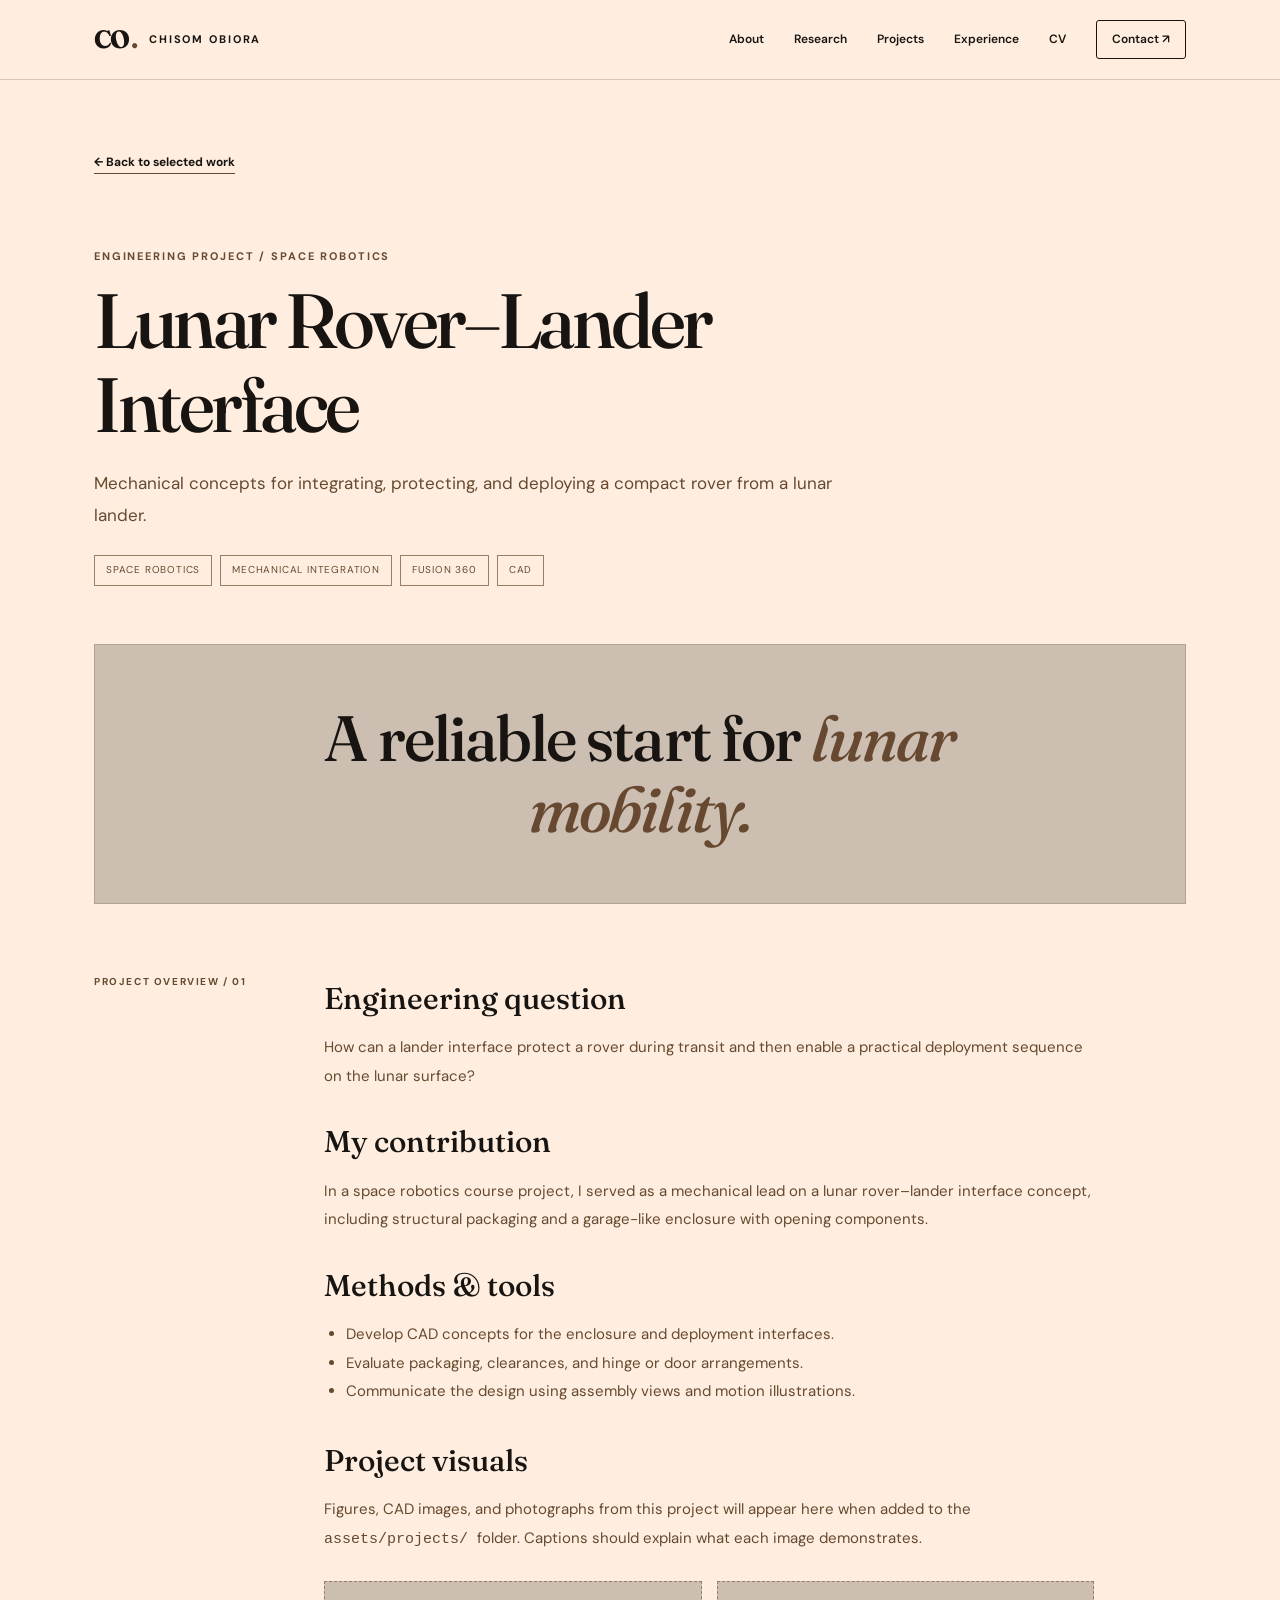
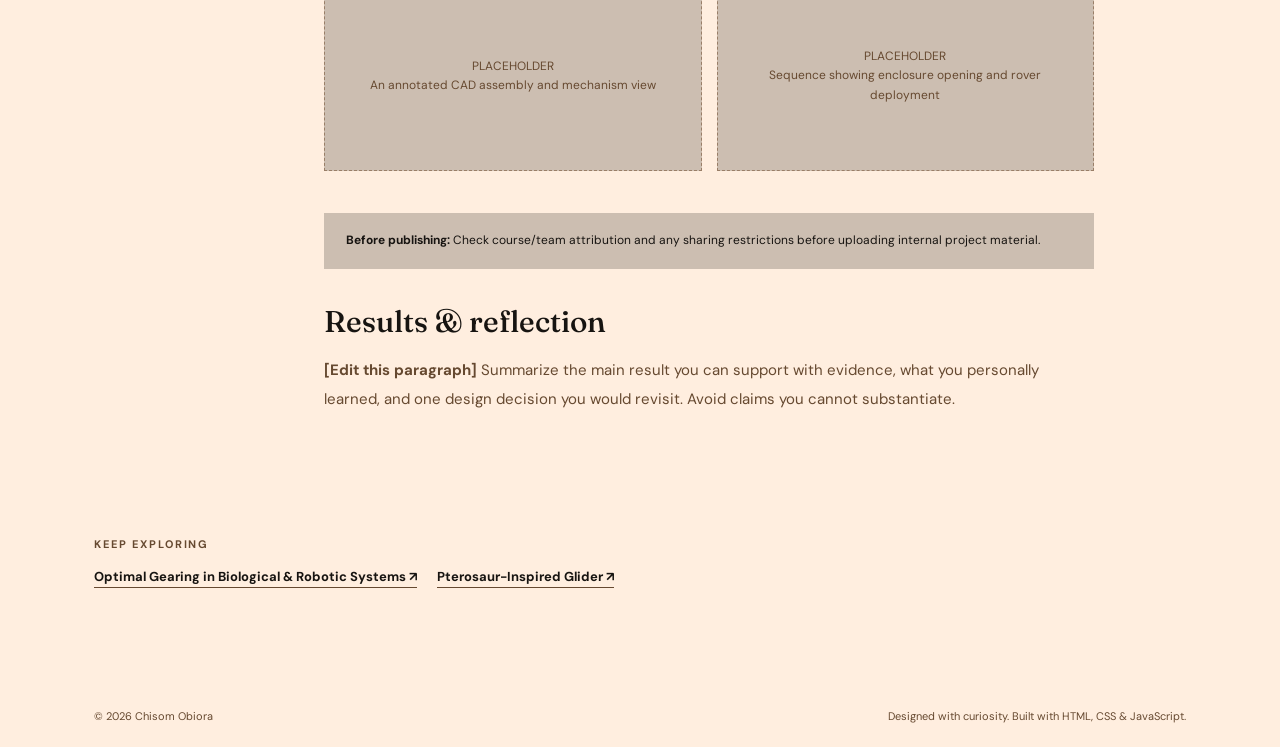
==== commit b3d2c007: "CV added" ====
--- a/projects/moonranger-interface.html
+++ b/projects/moonranger-interface.html
@@ -1,9 +1,212 @@
-<!doctype html>
-<html lang="en"><head><meta charset="utf-8"><meta name="viewport" content="width=device-width, initial-scale=1"><meta name="theme-color" content="#FFDBBB"><meta name="description" content="Mechanical concepts for integrating, protecting, and deploying a compact rover from a lunar lander."><title>Lunar Rover–Lander Interface | Chisom Obiora</title><link rel="icon" href="../assets/favicon.svg" type="image/svg+xml"><link rel="stylesheet" href="../styles.css"><script defer src="../script.js"></script></head><body>
-<a class="skip-link" href="#main">Skip to content</a>
-<header class="site-header"><div class="shell nav-row"><a class="wordmark" href="../index.html" aria-label="Chisom Obiora, home"><span class="wordmark-mark" aria-hidden="true">CO<span class="mark-dot">.</span></span><span class="wordmark-label">CHISOM OBIORA</span></a><button class="nav-toggle" id="nav-toggle" type="button" aria-controls="primary-nav" aria-expanded="false" aria-label="Toggle navigation"><span></span><span></span><span></span></button><nav class="primary-nav" id="primary-nav" aria-label="Primary navigation"><a href="../index.html#about">About</a><a href="../index.html#research">Research</a><a href="../index.html#projects">Projects</a><a href="../index.html#experience">Experience</a><a href="../index.html#cv">CV</a><a class="nav-contact" href="../index.html#contact">Contact <span aria-hidden="true">↗</span></a></nav></div></header>
-<main id="main"><section class="shell subpage-hero"><a class="back-link" href="../index.html#projects">← Back to selected work</a><span class="section-num">ENGINEERING PROJECT / SPACE ROBOTICS</span><h1>Lunar Rover–Lander Interface</h1><p class="subpage-summary">Mechanical concepts for integrating, protecting, and deploying a compact rover from a lunar lander.</p><div class="detail-tags"><span>Space Robotics</span><span>Mechanical Integration</span><span>Fusion 360</span><span>CAD</span></div></section>
-<section class="shell"><div class="detail-banner"><strong>A reliable start for <em>lunar mobility.</em></strong></div></section>
-<section class="shell detail-content"><aside>PROJECT OVERVIEW / 01</aside><div class="detail-article"><h2>Engineering question</h2><p>How can a lander interface protect a rover during transit and then enable a practical deployment sequence on the lunar surface?</p><h2>My contribution</h2><p>In a space robotics course project, I served as a mechanical lead on a lunar rover–lander interface concept, including structural packaging and a garage-like enclosure with opening components.</p><h2>Methods & tools</h2><ul><li>Develop CAD concepts for the enclosure and deployment interfaces.</li><li>Evaluate packaging, clearances, and hinge or door arrangements.</li><li>Communicate the design using assembly views and motion illustrations.</li></ul><h2>Project visuals</h2><p>Figures, CAD images, and photographs from this project will appear here when added to the <code>assets/projects/</code> folder. Captions should explain what each image demonstrates.</p><div class="image-placeholders"><figure class="project-figure" data-photo="../assets/projects/moonranger-cad.jpg" data-photo-alt="CAD assembly of the MoonRanger lander interface" data-photo-fit="contain"><div class="image-placeholder">PLACEHOLDER<br>An annotated CAD assembly and mechanism view</div><figcaption>Lander and rover mechanical interface.</figcaption></figure><figure class="project-figure" data-photo="../assets/projects/moonranger-sequence.jpg" data-photo-alt="Lander opening and rover deployment sequence" data-photo-fit="contain"><div class="image-placeholder">PLACEHOLDER<br>Sequence showing enclosure opening and rover deployment</div><figcaption>Deployment mechanism or sequence illustration.</figcaption></figure></div><div class="detail-note"><strong>Before publishing:</strong> Check course/team attribution and any sharing restrictions before uploading internal project material.</div><h2>Results & reflection</h2><p><strong>[Edit this paragraph]</strong> Summarize the main result you can support with evidence, what you personally learned, and one design decision you would revisit. Avoid claims you cannot substantiate.</p></div></section>
-<section class="shell next-projects"><span class="section-num">KEEP EXPLORING</span><div style="display:flex;flex-wrap:wrap;gap:20px;margin-top:9px"><a href="optimal-gearing.html">Optimal Gearing in Biological &amp; Robotic Systems ↗</a><a href="pterosaur-glider.html">Pterosaur-Inspired Glider ↗</a></div></section></main>
-<footer class="footer shell"><span>© <span id="year">2026</span> Chisom Obiora</span><span>Designed with curiosity. Built with HTML, CSS & JavaScript.</span></footer></body></html>+<!DOCTYPE html>
+<html lang="en">
+ <head>
+  <meta charset="utf-8"/>
+  <meta content="width=device-width, initial-scale=1" name="viewport"/>
+  <meta content="#FFDBBB" name="theme-color"/>
+  <meta content="Mechanical concepts for integrating, protecting, and deploying a compact rover from a lunar lander." name="description"/>
+  <title>
+   Lunar Rover–Lander Interface | Chisom Obiora
+  </title>
+  <link href="../assets/favicon.svg" rel="icon" type="image/svg+xml"/>
+  <link href="../styles.css" rel="stylesheet"/>
+  <script defer="" src="../script.js">
+  </script>
+ </head>
+ <body>
+  <a class="skip-link" href="#main">
+   Skip to content
+  </a>
+  <header class="site-header">
+   <div class="shell nav-row">
+    <a aria-label="Chisom Obiora, home" class="wordmark" href="../index.html">
+     <span aria-hidden="true" class="wordmark-mark">
+      CO
+      <span class="mark-dot">
+       .
+      </span>
+     </span>
+     <span class="wordmark-label">
+      CHISOM OBIORA
+     </span>
+    </a>
+    <button aria-controls="primary-nav" aria-expanded="false" aria-label="Toggle navigation" class="nav-toggle" id="nav-toggle" type="button">
+     <span>
+     </span>
+     <span>
+     </span>
+     <span>
+     </span>
+    </button>
+    <nav aria-label="Primary navigation" class="primary-nav" id="primary-nav">
+     <a href="../index.html#about">
+      About
+     </a>
+     <a href="../index.html#research">
+      Research
+     </a>
+     <a href="../index.html#projects">
+      Projects
+     </a>
+     <a href="../index.html#experience">
+      Experience
+     </a>
+     <a href="../index.html#cv">
+      CV
+     </a>
+     <a class="nav-contact" href="../index.html#contact">
+      Contact
+      <span aria-hidden="true">
+       ↗
+      </span>
+     </a>
+    </nav>
+   </div>
+  </header>
+  <main id="main">
+   <section class="shell subpage-hero">
+    <a class="back-link" href="../index.html#projects">
+     ← Back to selected work
+    </a>
+    <span class="section-num">
+     ENGINEERING PROJECT / SPACE ROBOTICS
+    </span>
+    <h1>
+     Lunar Rover–Lander Interface
+    </h1>
+    <p class="subpage-summary">
+     Mechanical concepts for integrating, protecting, and deploying a compact rover from a lunar lander.
+    </p>
+    <div class="detail-tags">
+     <span>
+      Space Robotics
+     </span>
+     <span>
+      Mechanical Integration
+     </span>
+     <span>
+      Fusion 360
+     </span>
+     <span>
+      CAD
+     </span>
+    </div>
+   </section>
+   <section class="shell">
+    <div class="detail-banner">
+     <strong>
+      A reliable start for
+      <em>
+       lunar mobility.
+      </em>
+     </strong>
+    </div>
+   </section>
+   <section class="shell detail-content">
+    <aside>
+     PROJECT OVERVIEW / 01
+    </aside>
+    <div class="detail-article">
+     <h2>
+      Engineering question
+     </h2>
+     <p>
+      How can a lander interface protect a rover during transit and then enable a practical deployment sequence on the lunar surface?
+     </p>
+     <h2>
+      My contribution
+     </h2>
+     <p>
+      In a space robotics course project, I served as a mechanical lead on a lunar rover–lander interface concept, including structural packaging and a garage-like enclosure with opening components.
+     </p>
+     <h2>
+      Methods &amp; tools
+     </h2>
+     <ul>
+      <li>
+       Develop CAD concepts for the enclosure and deployment interfaces.
+      </li>
+      <li>
+       Evaluate packaging, clearances, and hinge or door arrangements.
+      </li>
+      <li>
+       Communicate the design using assembly views and motion illustrations.
+      </li>
+     </ul>
+     <h2>
+      Project visuals
+     </h2>
+     <p>
+      Figures, CAD images, and photographs from this project will appear here when added to the
+      <code>
+       assets/projects/
+      </code>
+      folder. Captions should explain what each image demonstrates.
+     </p>
+     <div class="image-placeholders">
+      <figure class="project-figure" data-photo="../assets/projects/moonranger-cad.jpg" data-photo-alt="CAD assembly of the MoonRanger lander interface" data-photo-fit="contain">
+       <div class="image-placeholder">
+        PLACEHOLDER
+        <br/>
+        An annotated CAD assembly and mechanism view
+       </div>
+       <figcaption>
+        Lander and rover mechanical interface.
+       </figcaption>
+      </figure>
+      <figure class="project-figure" data-photo="../assets/projects/moonranger-sequence.jpg" data-photo-alt="Lander opening and rover deployment sequence" data-photo-fit="contain">
+       <div class="image-placeholder">
+        PLACEHOLDER
+        <br/>
+        Sequence showing enclosure opening and rover deployment
+       </div>
+       <figcaption>
+        Deployment mechanism or sequence illustration.
+       </figcaption>
+      </figure>
+     </div>
+     <div class="detail-note">
+      <strong>
+       Before publishing:
+      </strong>
+      Check course/team attribution and any sharing restrictions before uploading internal project material.
+     </div>
+     <h2>
+      Results &amp; reflection
+     </h2>
+     <p>
+      <strong>
+       [Edit this paragraph]
+      </strong>
+      Summarize the main result you can support with evidence, what you personally learned, and one design decision you would revisit. Avoid claims you cannot substantiate.
+     </p>
+    </div>
+   </section>
+   <section class="shell next-projects">
+    <span class="section-num">
+     KEEP EXPLORING
+    </span>
+    <div style="display:flex;flex-wrap:wrap;gap:20px;margin-top:9px">
+     <a href="optimal-gearing.html">
+      Optimal Gearing in Biological &amp; Robotic Systems ↗
+     </a>
+     <a href="pterosaur-glider.html">
+      Pterosaur-Inspired Glider ↗
+     </a>
+    </div>
+   </section>
+  </main>
+  <footer class="footer shell">
+   <span>
+    ©
+    <span id="year">
+     2026
+    </span>
+    Chisom Obiora
+   </span>
+   <span>
+    Designed with curiosity. Built with HTML, CSS &amp; JavaScript.
+   </span>
+  </footer>
+ </body>
+</html>
--- a/styles.css
+++ b/styles.css
@@ -5,7 +5,7 @@
    Palette: peach / stone / taupe / brown / almost black
    ================================================================ */
 :root {
-  --peach: #FFDBBB;
+  --peach: #ffeedf;
   --stone: #CCBEB1;
   --taupe: #997E67;
   --brown: #664930;
@@ -27,7 +27,7 @@
 .site-header{position:sticky;top:0;z-index:10;background:color-mix(in srgb, var(--peach) 95%, transparent);backdrop-filter:blur(16px);border-bottom:1px solid color-mix(in srgb, var(--black) 10%, transparent)}.nav-row{min-height:79px;display:flex;align-items:center;justify-content:space-between;gap:22px}.wordmark{display:flex;align-items:center;gap:13px;font-size:11px;letter-spacing:.17em;font-weight:700;white-space:nowrap}.wordmark-mark{font-family:'Fraunces',Georgia,serif;font-size:25px;letter-spacing:-.08em}.mark-dot{color:var(--accent)}.primary-nav{display:flex;align-items:center;gap:30px;font-size:12px;font-weight:600}.primary-nav>a{transition:color .2s}.primary-nav>a:hover{color:var(--accent)}.primary-nav .nav-contact{padding:9px 15px;border:1px solid var(--ink);border-radius:3px}.nav-toggle{display:none}
 .hero{padding-top:98px;padding-bottom:45px;position:relative}.hero-copy{max-width:775px}.eyebrow,.section-num,.animation-kicker,.animation-index{font-size:11px;font-weight:700;letter-spacing:.17em}.eyebrow{display:flex;gap:12px;align-items:center;text-transform:uppercase;color:var(--brown)}.status-dot{display:inline-block;background:var(--taupe);width:7px;height:7px;border-radius:50%;box-shadow:0 0 0 4px var(--stone)}.slash{color:var(--taupe)}.hero h1{font-family:'Fraunces',Georgia,serif;font-size:clamp(54px,6.7vw,97px);font-weight:500;line-height:1.05;letter-spacing:-.055em;margin:24px 0}.hero h1 em,.section h2 em,.contact-section h2 em{color:var(--accent);font-style:italic;font-weight:500}.hero-description{max-width:635px;color:var(--brown);font-size:17px;line-height:1.85;margin:0 0 30px}.hero-actions{display:flex;align-items:center;gap:30px}.button{display:inline-flex;align-items:center;justify-content:center;gap:22px;font-size:12px;font-weight:700;border-radius:3px;padding:14px 18px}.button-primary{background:var(--ink);color:var(--peach);transition:background .2s,transform .2s}.button-primary:hover{background:var(--brown);transform:translateY(-2px)}.text-link{font-size:12px;font-weight:700;border-bottom:1px solid var(--taupe);padding:8px 0}.hero-side-note{position:absolute;right:36px;bottom:53px;display:flex;align-items:center;gap:12px;color:var(--taupe);text-transform:uppercase;font-size:9px;letter-spacing:.12em;line-height:1.8}.side-line{height:35px;width:1px;background:var(--taupe)}
 .animation-card{background:var(--peach);border:1px solid var(--stone);box-shadow:var(--shadow);border-radius:5px;overflow:hidden}.animation-topline{display:flex;justify-content:space-between;align-items:center;gap:12px;padding:17px 24px;border-bottom:1px solid var(--stone)}.animation-kicker{color:var(--brown)}.mini-cross{font-size:15px;margin-right:8px;color:var(--accent)}.animation-controls{display:flex;gap:8px}.control-button{background:transparent;border:1px solid var(--stone);color:var(--black);padding:7px 12px;border-radius:3px;font-size:11px;font-weight:700;cursor:pointer;transition:background .2s}.control-button:hover,.control-button[aria-pressed='true']{background:var(--stone)}.rover-scene{display:block;width:100%;height:auto;max-height:420px}.animation-bottom{border-top:1px solid var(--stone);padding:12px 24px;display:flex;align-items:center;justify-content:space-between;gap:12px}.animation-bottom p{margin:0;color:var(--brown);font-size:11px}.animation-index{color:var(--taupe);white-space:nowrap;font-size:10px}.scene-annotation{font-size:10px;letter-spacing:.13em;fill:var(--taupe);font-family:'DM Sans',system-ui,sans-serif}.leg .upper-link,.leg .lower-link{fill:none;stroke-linecap:round;stroke-linejoin:round;stroke-width:9}.leg-near .upper-link{stroke:var(--black)}.leg-near .lower-link{stroke:var(--brown)}.leg-far{opacity:.52}.leg-far .upper-link{stroke:var(--brown)}.leg-far .lower-link{stroke:var(--taupe)}.leg .foot{fill:none;stroke:var(--black);stroke-width:7;stroke-linecap:round}.leg-far .foot{stroke:var(--brown)}.joint{fill:var(--peach);stroke:var(--brown);stroke-width:3;opacity:0;transition:opacity .2s}.animation-card.show-joints .joint{opacity:1}
-.section{padding-top:112px;padding-bottom:112px}.section-heading{display:grid;grid-template-columns:190px 1fr;gap:35px;margin-bottom:45px;align-items:start}.section-num{color:var(--brown);white-space:nowrap;padding-top:13px}.section h2,.contact-section h2{font-family:'Fraunces',Georgia,serif;font-size:clamp(40px,4.6vw,61px);line-height:1.15;font-weight:500;letter-spacing:-.04em;margin:0}.about-grid{display:grid;grid-template-columns:1.25fr .8fr;gap:70px;padding-left:225px}.about-main{font-size:17px;line-height:1.9;color:var(--brown)}.about-main p{margin:0 0 19px}.about-main strong{font-weight:700;color:var(--ink)}.about-facts{border-left:1px solid var(--line);padding-left:32px;display:flex;flex-direction:column;gap:23px}.about-facts div{display:flex;flex-direction:column;gap:6px}.about-facts span{font-size:10px;letter-spacing:.13em;font-weight:700;color:var(--brown)}.about-facts strong{font-size:12px;line-height:1.8;font-weight:600}
+.section{padding-top:112px;padding-bottom:112px}.section-heading{display:grid;grid-template-columns:190px 1fr;gap:35px;margin-bottom:45px;align-items:start}.section-num{color:var(--brown);white-space:nowrap;padding-top:13px}.section h2,.contact-section h2{font-family:'Fraunces',Georgia,serif;font-size:clamp(40px,4.6vw,61px);line-height:1.15;font-weight:500;letter-spacing:-.04em;margin:0}.about-grid{display:grid;grid-template-columns:220px minmax(0,1fr) 210px;gap:32px;padding-left:0;align-items:start}.about-main{font-size:17px;line-height:1.9;color:var(--brown)}.about-main p{margin:0 0 19px}.about-main strong{font-weight:700;color:var(--ink)}.about-facts{border-left:1px solid var(--line);padding-left:32px;display:flex;flex-direction:column;gap:23px}.about-facts div{display:flex;flex-direction:column;gap:6px}.about-facts span{font-size:10px;letter-spacing:.13em;font-weight:700;color:var(--brown)}.about-facts strong{font-size:12px;line-height:1.8;font-weight:600}
 .research-wrap{background:var(--stone);border-top:1px solid var(--stone);border-bottom:1px solid var(--stone)}.section-heading.compact{grid-template-columns:190px 1fr;grid-template-rows:auto auto}.section-heading.compact h2{grid-column:2}.section-intro{grid-column:2;max-width:600px;margin:0;color:var(--brown);font-size:15px}.research-pillars{display:grid;grid-template-columns:repeat(3,1fr);gap:17px;margin-left:225px}.research-pillars article{padding:30px 24px;background:var(--peach);border:1px solid var(--stone);min-height:244px}.pillar-icon{font-size:29px;color:var(--accent);font-family:Georgia,serif}.research-pillars h3{font-family:'Fraunces',Georgia,serif;font-size:23px;font-weight:500;line-height:1.2;margin:17px 0 10px}.research-pillars p{font-size:12px;line-height:1.85;color:var(--brown);margin:0}
 .projects-heading{grid-template-columns:1fr auto;align-items:end}.projects-heading .section-num{display:block;margin-bottom:15px}.section-side-note{font-size:11px;text-transform:uppercase;letter-spacing:.07em;color:var(--taupe);text-align:right}.project-grid{display:grid;grid-template-columns:repeat(2,minmax(0,1fr));column-gap:30px;row-gap:56px}.project-card{display:block;transition:transform .2s}.project-card:hover{transform:translateY(-3px)}.project-art{height:auto;aspect-ratio:1.9;background:var(--stone);border:1px solid var(--stone);overflow:hidden;display:flex;align-items:center;justify-content:center;border-radius:3px;position:relative}.project-art:after{content:'';position:absolute;inset:12px;border:1px solid color-mix(in srgb, var(--brown) 15%, transparent);pointer-events:none}.project-art svg{width:100%;height:100%}.art-glider{background:var(--stone)}.art-arm{background:var(--stone)}.art-space{background:var(--stone)}.project-meta{display:flex;justify-content:space-between;gap:10px;color:var(--brown);font-size:10px;letter-spacing:.12em;font-weight:700;margin-top:21px}.project-card h3{font-family:'Fraunces',Georgia,serif;font-weight:500;font-size:29px;line-height:1.22;letter-spacing:-.025em;margin:11px 0}.project-card p{font-size:13px;line-height:1.8;color:var(--brown);max-width:425px;margin:0 0 17px}.project-action{display:inline-block;font-size:12px;font-weight:700;border-bottom:1px solid var(--taupe);padding-bottom:3px}
 .experience-wrap{background:var(--stone);border-top:1px solid var(--line);border-bottom:1px solid var(--line)}.experience-list{margin-left:225px;border-top:1px solid var(--stone)}.experience-row{display:grid;grid-template-columns:155px 1fr auto;gap:24px;align-items:center;padding:27px 4px;border-bottom:1px solid var(--stone)}.experience-date{font-size:10px;letter-spacing:.08em;font-weight:700;color:var(--brown)}.experience-row h3{margin:0;font-family:'Fraunces',Georgia,serif;font-size:23px;font-weight:500}.experience-row p{margin:5px 0 0;color:var(--brown);font-size:12px}.experience-tag{border:1px solid var(--taupe);padding:7px 10px;font-size:9px;letter-spacing:.12em;font-weight:700;color:var(--brown)}
@@ -100,3 +100,43 @@
 .leg .foot { stroke:var(--black); }
 .leg-far .foot { stroke:var(--brown); }
 .joint { fill:var(--peach); stroke:var(--brown); }
+
+/* ABOUT PORTRAIT — image / biography / quick facts, left to right.
+   Replace assets/about-portrait.jpg with another photo to change it. */
+.about-portrait {
+  margin: 0;
+  padding: 7px;
+  border: 1px solid var(--line);
+  border-radius: 3px;
+  background: var(--stone);
+}
+.about-portrait img {
+  display: block;
+  width: 100%;
+  height: auto;
+  aspect-ratio: 880 / 1234;
+  object-fit: cover;
+  object-position: center top;
+  border-radius: 1px;
+}
+.about-facts { padding-left: 22px; }
+@media (max-width: 1050px) and (min-width: 761px) {
+  .about-grid { grid-template-columns: 210px minmax(0,1fr); gap: 28px 32px; }
+  .about-facts {
+    grid-column: 2;
+    display: grid;
+    grid-template-columns: repeat(3, minmax(0,1fr));
+    gap: 14px;
+    padding: 22px 0 0;
+    border-left: 0;
+    border-top: 1px solid var(--line);
+  }
+  .about-main { font-size: 16px; }
+}
+@media (max-width: 760px) {
+  .about-portrait { max-width: 260px; margin: 0 0 26px; }
+  .about-facts { padding-left: 23px; }
+}
+@media (max-width: 420px) {
+  .about-facts { grid-template-columns: 1fr; }
+}
